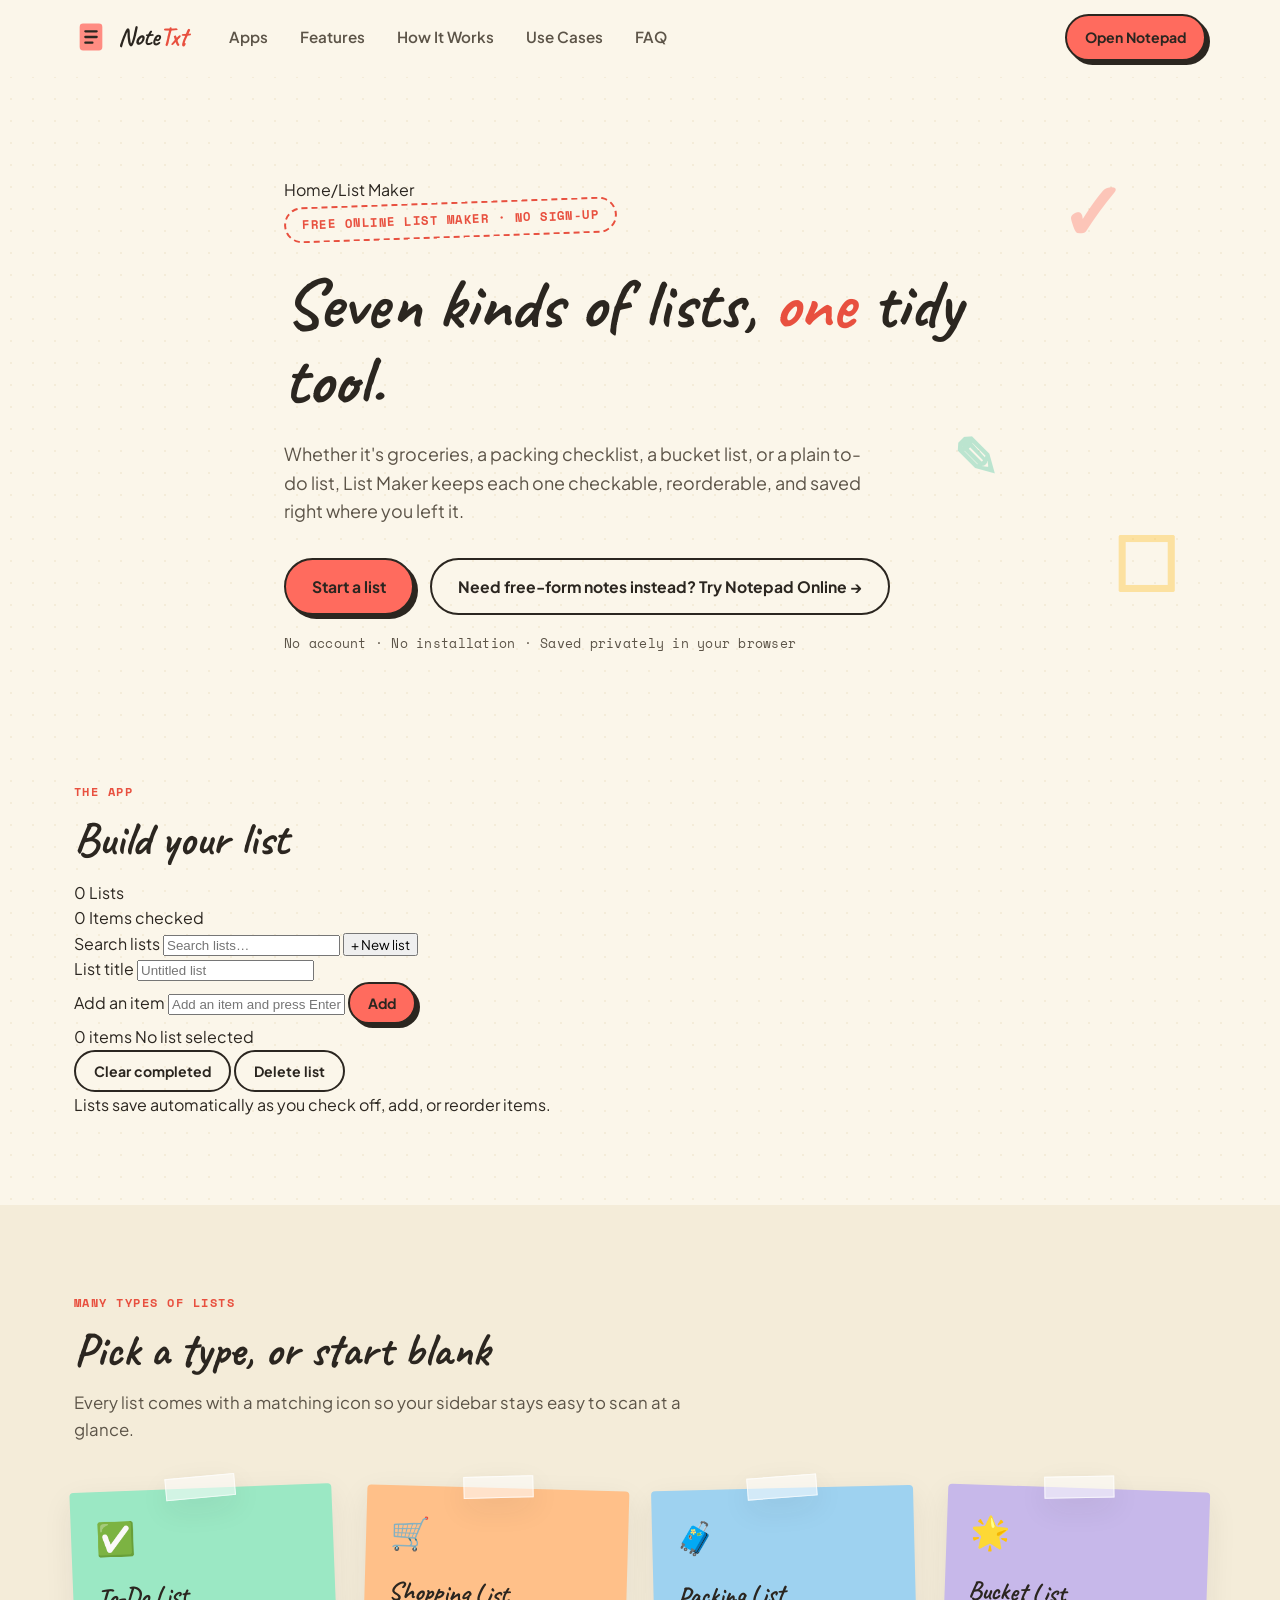
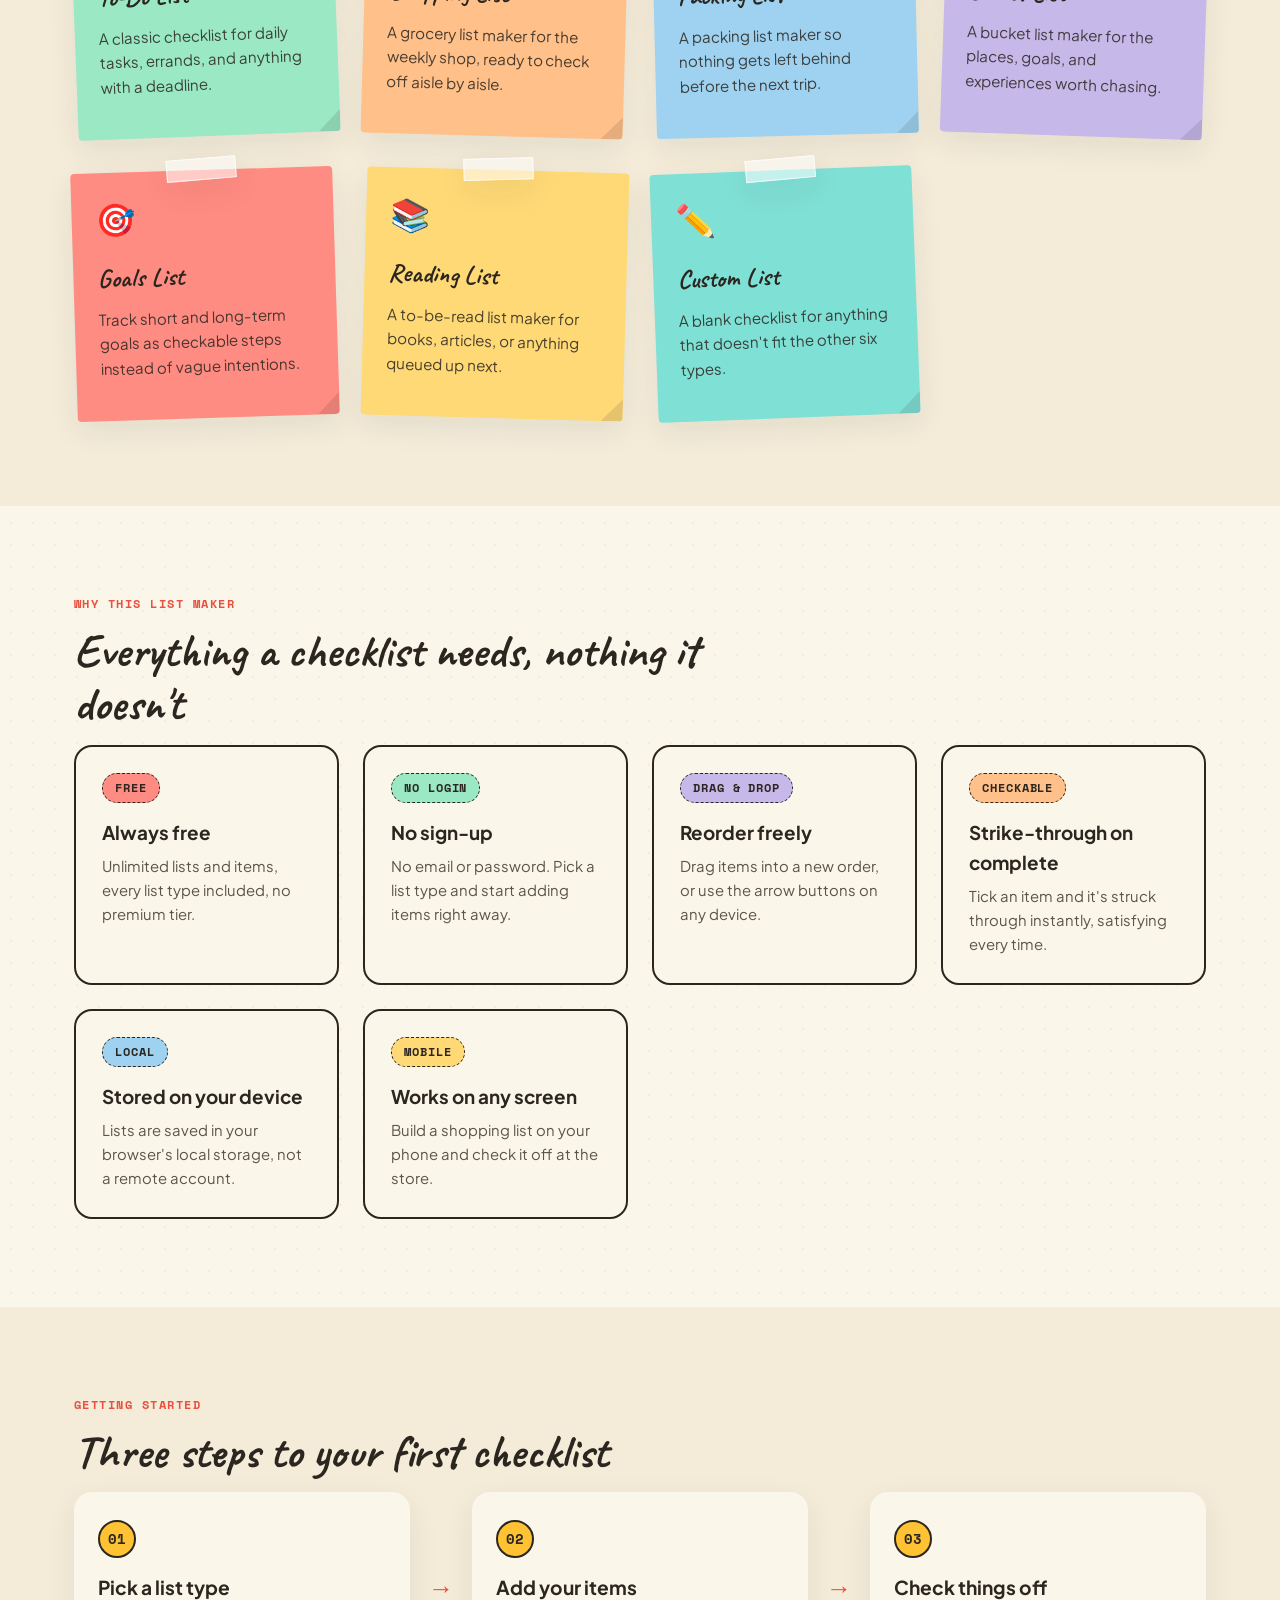
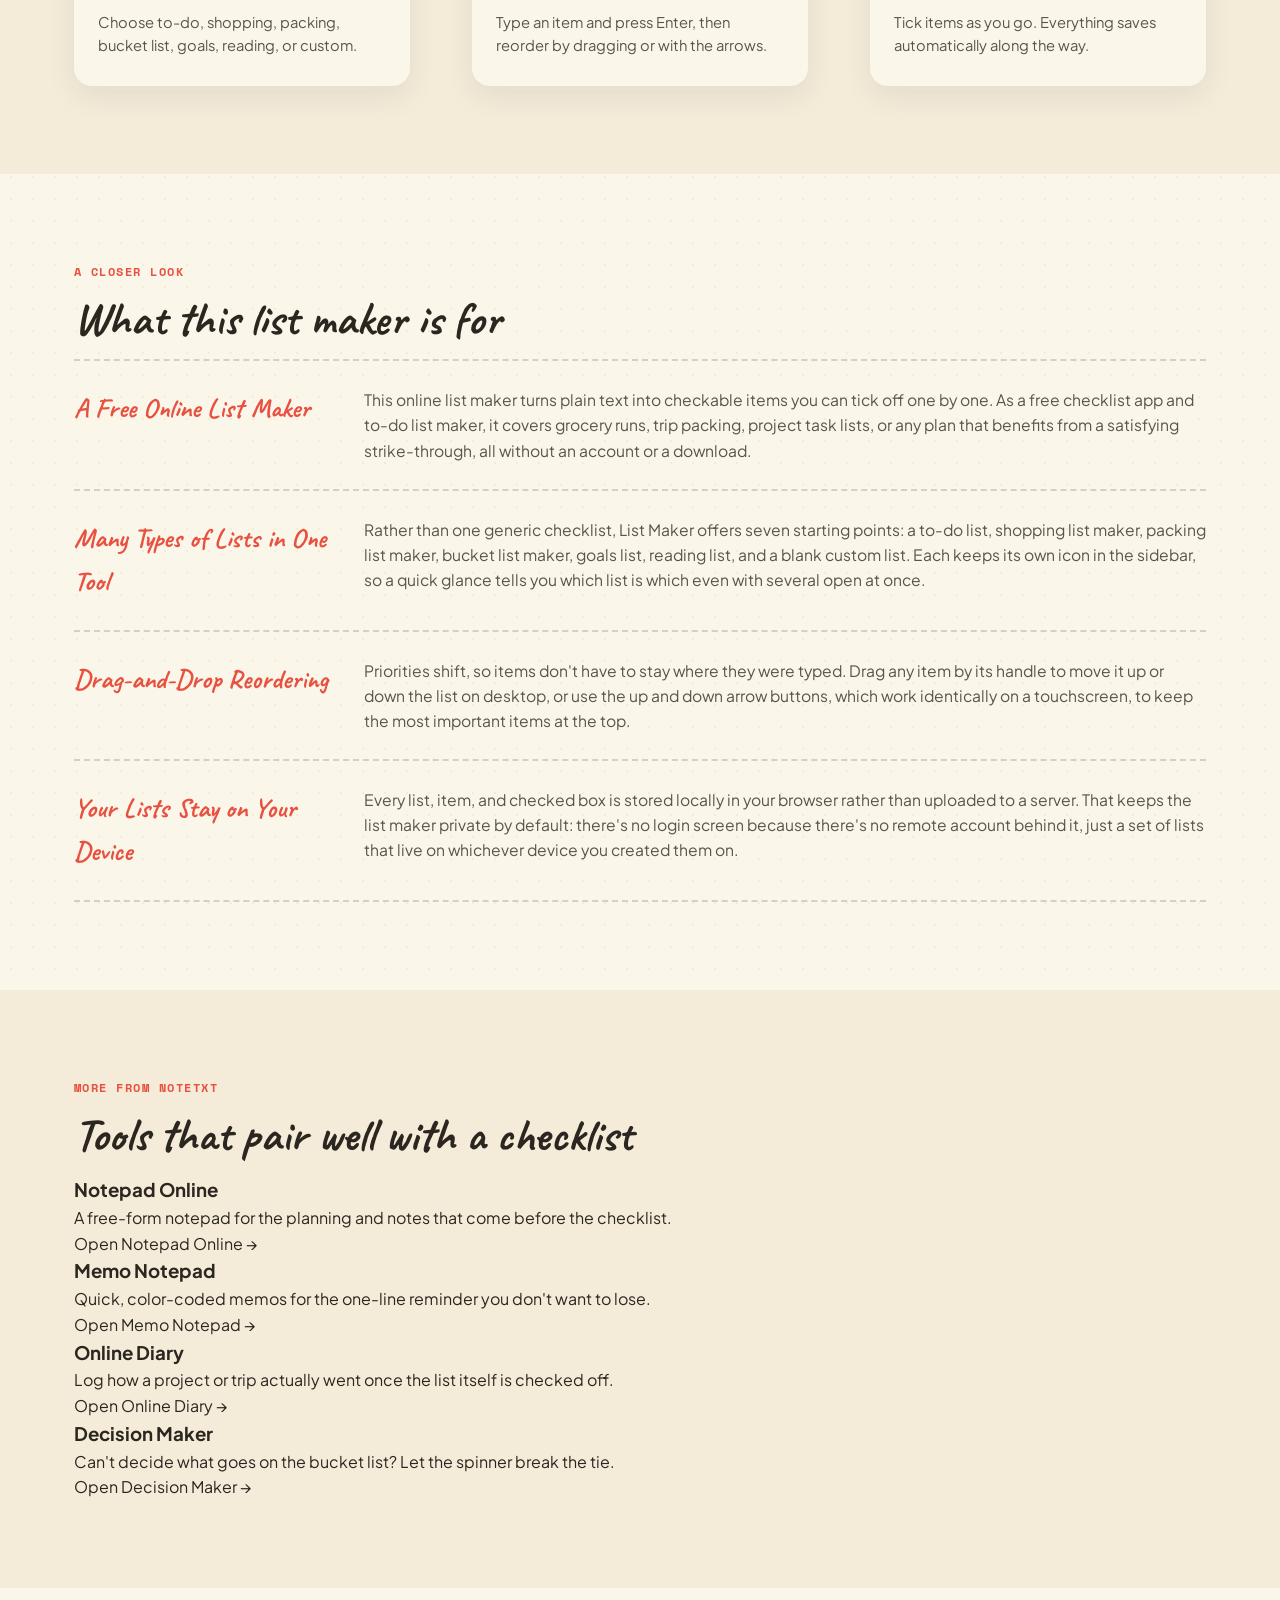
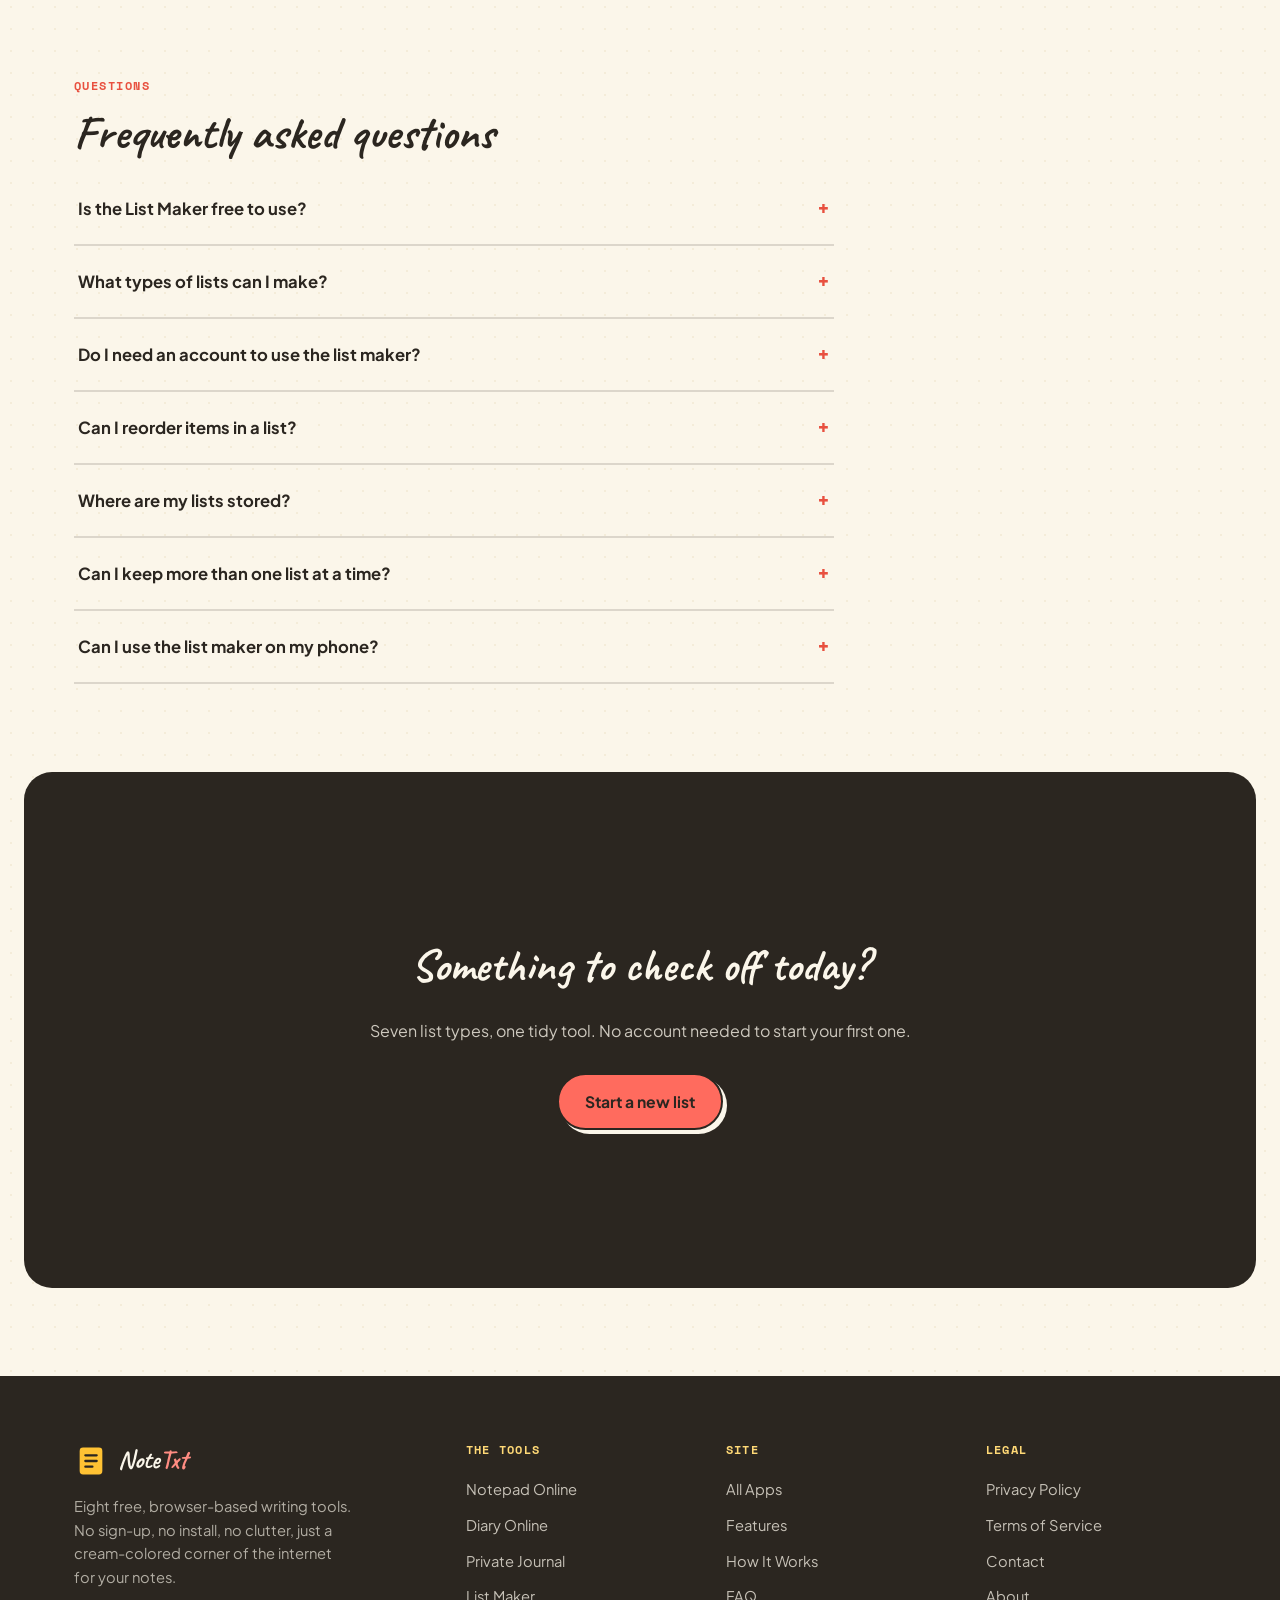
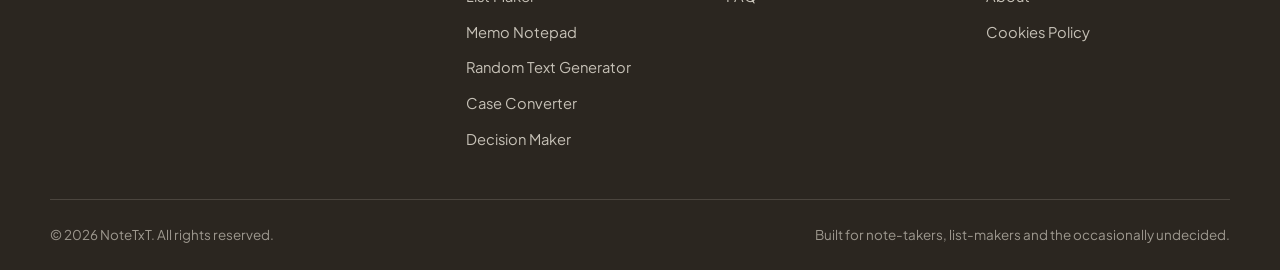
==== list-maker.html @ 70bcc3ab "Create list-maker.html" ====
<!DOCTYPE html>
<html lang="en">
<head>
<meta charset="UTF-8">
<meta name="viewport" content="width=device-width, initial-scale=1.0, viewport-fit=cover">
<title>List Maker – Free Online To-Do, Shopping & Packing List App | NoteTxt</title>
<meta name="description" content="A free online list maker with seven list types: to-do, shopping, packing, bucket list, goals, reading and custom. Drag-and-drop reordering, checkable items, no sign-up.">
<meta name="keywords" content="list maker, online list maker, to-do list maker, checklist app, shopping list maker, packing list maker, bucket list maker, free checklist app">
<meta name="author" content="NoteTxt">
<meta name="robots" content="index, follow, max-image-preview:large">
<link rel="canonical" href="https://notetxt.github.io/list-maker">
<meta name="theme-color" content="#FBF6EA">

<!-- Open Graph -->
<meta property="og:type" content="website">
<meta property="og:url" content="https://notetxt.github.io/list-maker">
<meta property="og:title" content="List Maker – Free Online To-Do, Shopping & Packing List App">
<meta property="og:description" content="A free online list maker with seven list types: to-do, shopping, packing, bucket list, goals, reading and custom. Drag-and-drop reordering, no sign-up.">
<meta property="og:image" content="https://notetxt.github.io/og-image.png">
<meta property="og:site_name" content="NoteTxt">

<!-- Twitter -->
<meta name="twitter:card" content="summary_large_image">
<meta name="twitter:title" content="List Maker – Free Online To-Do, Shopping & Packing List App">
<meta name="twitter:description" content="Seven list types, drag-and-drop reordering, checkable items. Free, no sign-up, saves privately in your browser.">
<meta name="twitter:image" content="https://notetxt.github.io/og-image.png">

<!-- Favicon -->
<link rel="icon" href="data:image/svg+xml,%3Csvg xmlns='http://www.w3.org/2000/svg' viewBox='0 0 100 100'%3E%3Crect width='100' height='100' rx='20' fill='%23FF8C82'/%3E%3Crect x='25' y='18' width='50' height='64' rx='4' fill='%23FBF6EA'/%3E%3Cline x1='34' y1='34' x2='66' y2='34' stroke='%232B2620' stroke-width='4' stroke-linecap='round'/%3E%3Cline x1='34' y1='46' x2='66' y2='46' stroke='%232B2620' stroke-width='4' stroke-linecap='round'/%3E%3Cline x1='34' y1='58' x2='54' y2='58' stroke='%232B2620' stroke-width='4' stroke-linecap='round'/%3E%3C/svg%3E">

<!-- Fonts -->
<link rel="preconnect" href="https://fonts.googleapis.com">
<link rel="preconnect" href="https://fonts.gstatic.com" crossorigin>
<link href="https://fonts.googleapis.com/css2?family=Caveat:wght@600;700&family=Plus+Jakarta+Sans:wght@400;500;600;700;800&family=Space+Mono:wght@400;700&display=swap" rel="stylesheet">

<link rel="stylesheet" href="css/style.css">
<link rel="stylesheet" href="css/app-shared.css">
<link rel="stylesheet" href="css/list-maker.css">

<!-- Google tag (gtag.js) -->
<script async src="https://www.googletagmanager.com/gtag/js?id=G-DH0NXE4ME3"></script>
<script>
  window.dataLayer = window.dataLayer || [];
  function gtag(){dataLayer.push(arguments);}
  gtag('js', new Date());
  gtag('config', 'G-DH0NXE4ME3');
</script>

<!-- Google AdSense -->
<script async src="https://pagead2.googlesyndication.com/pagead/js/adsbygoogle.js?client=ca-pub-9759808041159779" crossorigin="anonymous"></script>

<!-- Schema: BreadcrumbList -->
<script type="application/ld+json">
{
  "@context": "https://schema.org",
  "@type": "BreadcrumbList",
  "itemListElement": [
    { "@type": "ListItem", "position": 1, "name": "Home", "item": "https://notetxt.github.io/" },
    { "@type": "ListItem", "position": 2, "name": "List Maker", "item": "https://notetxt.github.io/list-maker" }
  ]
}
</script>

<!-- Schema: WebApplication -->
<script type="application/ld+json">
{
  "@context": "https://schema.org",
  "@type": "WebApplication",
  "name": "List Maker",
  "url": "https://notetxt.github.io/list-maker",
  "description": "A free online list maker supporting to-do, shopping, packing, bucket list, goals, reading and custom list types, with checkable items, drag-and-drop reordering, and local auto-save. No account required.",
  "applicationCategory": "ProductivityApplication",
  "operatingSystem": "Any",
  "browserRequirements": "Requires a modern web browser with JavaScript enabled",
  "isAccessibleForFree": true,
  "offers": { "@type": "Offer", "price": "0", "priceCurrency": "USD" },
  "featureList": [
    "Seven list types: to-do, shopping, packing, bucket list, goals, reading, custom",
    "Checkable items with strike-through on complete",
    "Drag-and-drop and button-based item reordering",
    "Multiple saved lists with search",
    "Auto-save to local browser storage",
    "No sign-up or account required",
    "Mobile-friendly responsive design"
  ]
}
</script>

<!-- Schema: FAQPage -->
<script type="application/ld+json">
{
  "@context": "https://schema.org",
  "@type": "FAQPage",
  "mainEntity": [
    {
      "@type": "Question", "name": "Is the List Maker free to use?",
      "acceptedAnswer": { "@type": "Answer", "text": "Yes. List Maker is completely free, with unlimited lists and items and no premium tier." }
    },
    {
      "@type": "Question", "name": "What types of lists can I make?",
      "acceptedAnswer": { "@type": "Answer", "text": "You can create to-do lists, shopping lists, packing lists, bucket lists, goals lists, reading lists, or a blank custom list for anything else." }
    },
    {
      "@type": "Question", "name": "Do I need an account to use the list maker?",
      "acceptedAnswer": { "@type": "Answer", "text": "No. There's no sign-up or login; open the page and start creating lists right away." }
    },
    {
      "@type": "Question", "name": "Can I reorder items in a list?",
      "acceptedAnswer": { "@type": "Answer", "text": "Yes. Drag an item by its handle to reorder it on desktop, or use the up and down arrow buttons on any device." }
    },
    {
      "@type": "Question", "name": "Where are my lists stored?",
      "acceptedAnswer": { "@type": "Answer", "text": "Lists are saved locally in your browser's storage on the device you're using, not on a remote server." }
    },
    {
      "@type": "Question", "name": "Can I keep more than one list at a time?",
      "acceptedAnswer": { "@type": "Answer", "text": "Yes. Every list you create is saved in the sidebar, so you can switch between a shopping list, a packing list, and a to-do list without losing any of them." }
    },
    {
      "@type": "Question", "name": "Can I use the list maker on my phone?",
      "acceptedAnswer": { "@type": "Answer", "text": "Yes. The list maker is fully responsive, and item reordering works on touch screens through the up and down arrow buttons." }
    }
  ]
}
</script>
</head>
<body>

<div id="site-header"></div>

<main id="top">

  <!-- ============ HERO ============ -->
  <section class="hero" style="padding-bottom:40px;" aria-label="Introduction">
    <div class="hero-doodles" aria-hidden="true">
      <span class="doodle doodle-1">✓</span>
      <span class="doodle doodle-2">✎</span>
      <span class="doodle doodle-4">☐</span>
    </div>
    <div class="container hero-inner">
      <p class="breadcrumb"><a href="/">Home</a><span>/</span>List Maker</p>
      <p class="eyebrow eyebrow-stamp">Free Online List Maker · No Sign-Up</p>
      <h1 class="hero-title">Seven kinds of lists, <span class="highlight">one</span> tidy tool.</h1>
      <p class="hero-sub">Whether it's groceries, a packing checklist, a bucket list, or a plain to-do list, List Maker keeps each one checkable, reorderable, and saved right where you left it.</p>
      <div class="hero-cta">
        <a href="#list-app" class="btn btn-primary">Start a list</a>
        <a href="notepad-online" class="btn btn-ghost">Need free-form notes instead? Try Notepad Online →</a>
      </div>
      <p class="hero-meta">No account · No installation · Saved privately in your browser</p>
    </div>
  </section>

  <!-- ============ MAIN APP ============ -->
  <section class="section app-section" id="list-app" aria-label="List Maker application">
    <div class="container">
      <div class="app-shell">
        <div class="app-header">
          <div>
            <p class="eyebrow">The App</p>
            <h2 class="section-title">Build your list</h2>
          </div>
          <div class="app-stats">
            <div class="stat">
              <span class="stat-num" id="statLists">0</span>
              <span class="stat-label">Lists</span>
            </div>
            <div class="stat">
              <span class="stat-num" id="statDone">0</span>
              <span class="stat-label">Items checked</span>
            </div>
          </div>
        </div>

        <div class="app-grid">
          <!-- Lists sidebar -->
          <div class="app-panel lists-sidebar-panel lists-sidebar">
            <label for="listsSearch" class="visually-hidden">Search lists</label>
            <input type="search" id="listsSearch" class="lists-search" placeholder="Search lists…">
            <button type="button" id="newListBtn" class="new-list-btn">+ New list</button>
            <div class="type-picker is-hidden" id="typePicker" aria-label="Choose a list type"></div>
            <div class="lists-list" id="listsList"></div>
          </div>

          <!-- Editor panel -->
          <div class="app-panel editor-panel">
            <div class="editor-top">
              <label for="listTitleInput" class="visually-hidden">List title</label>
              <input type="text" id="listTitleInput" class="list-title-input" placeholder="Untitled list" maxlength="120">
              <span class="type-badge" id="typeBadge"></span>
            </div>

            <div class="progress-wrap">
              <div class="progress-track">
                <div class="progress-fill" id="progressFill"></div>
              </div>
            </div>

            <div class="add-item-row">
              <label for="addItemInput" class="visually-hidden">Add an item</label>
              <input type="text" id="addItemInput" class="add-item-input" placeholder="Add an item and press Enter…">
              <button type="button" id="addItemBtn" class="btn btn-primary btn-sm">Add</button>
            </div>

            <div class="item-list" id="itemList"></div>

            <div class="editor-bottom">
              <span class="word-count" id="wordCount">0 items</span>
              <span class="save-status" id="saveStatus">No list selected</span>
              <div class="editor-actions">
                <button type="button" id="clearDoneBtn" class="btn btn-ghost btn-sm">Clear completed</button>
                <button type="button" id="deleteListBtn" class="btn btn-ghost btn-sm">Delete list</button>
              </div>
            </div>
            <p class="app-empty-note">Lists save automatically as you check off, add, or reorder items.</p>
          </div>
        </div>
      </div>
    </div>
  </section>

  <!-- ============ LIST TYPES ============ -->
  <section class="section apps" id="list-types" aria-label="Available list types">
    <div class="container">
      <p class="eyebrow">Many Types of Lists</p>
      <h2 class="section-title">Pick a type, or start blank</h2>
      <p class="section-sub">Every list comes with a matching icon so your sidebar stays easy to scan at a glance.</p>

      <div class="board">
        <article class="sticky sticky-mint rot-1">
          <span class="tape" aria-hidden="true"></span>
          <div class="sticky-icon" aria-hidden="true" style="font-size:2rem;line-height:1;">✅</div>
          <h3>To-Do List</h3>
          <p>A classic checklist for daily tasks, errands, and anything with a deadline.</p>
        </article>
        <article class="sticky sticky-peach rot-2">
          <span class="tape" aria-hidden="true"></span>
          <div class="sticky-icon" aria-hidden="true" style="font-size:2rem;line-height:1;">🛒</div>
          <h3>Shopping List</h3>
          <p>A grocery list maker for the weekly shop, ready to check off aisle by aisle.</p>
        </article>
        <article class="sticky sticky-sky rot-3">
          <span class="tape" aria-hidden="true"></span>
          <div class="sticky-icon" aria-hidden="true" style="font-size:2rem;line-height:1;">🧳</div>
          <h3>Packing List</h3>
          <p>A packing list maker so nothing gets left behind before the next trip.</p>
        </article>
        <article class="sticky sticky-lavender rot-4">
          <span class="tape" aria-hidden="true"></span>
          <div class="sticky-icon" aria-hidden="true" style="font-size:2rem;line-height:1;">🌟</div>
          <h3>Bucket List</h3>
          <p>A bucket list maker for the places, goals, and experiences worth chasing.</p>
        </article>
        <article class="sticky sticky-coral rot-5">
          <span class="tape" aria-hidden="true"></span>
          <div class="sticky-icon" aria-hidden="true" style="font-size:2rem;line-height:1;">🎯</div>
          <h3>Goals List</h3>
          <p>Track short and long-term goals as checkable steps instead of vague intentions.</p>
        </article>
        <article class="sticky sticky-yellow rot-2">
          <span class="tape" aria-hidden="true"></span>
          <div class="sticky-icon" aria-hidden="true" style="font-size:2rem;line-height:1;">📚</div>
          <h3>Reading List</h3>
          <p>A to-be-read list maker for books, articles, or anything queued up next.</p>
        </article>
        <article class="sticky sticky-turquoise rot-1">
          <span class="tape" aria-hidden="true"></span>
          <div class="sticky-icon" aria-hidden="true" style="font-size:2rem;line-height:1;">✏️</div>
          <h3>Custom List</h3>
          <p>A blank checklist for anything that doesn't fit the other six types.</p>
        </article>
      </div>
    </div>
  </section>

  <!-- ============ FEATURES ============ -->
  <section class="section features" id="features" aria-label="List maker features">
    <div class="container">
      <p class="eyebrow">Why This List Maker</p>
      <h2 class="section-title">Everything a checklist needs, nothing it doesn't</h2>
      <div class="feature-grid">
        <div class="feature-card">
          <div class="feature-stamp stamp-coral">FREE</div>
          <h3>Always free</h3>
          <p>Unlimited lists and items, every list type included, no premium tier.</p>
        </div>
        <div class="feature-card">
          <div class="feature-stamp stamp-mint">NO LOGIN</div>
          <h3>No sign-up</h3>
          <p>No email or password. Pick a list type and start adding items right away.</p>
        </div>
        <div class="feature-card">
          <div class="feature-stamp stamp-lavender">DRAG & DROP</div>
          <h3>Reorder freely</h3>
          <p>Drag items into a new order, or use the arrow buttons on any device.</p>
        </div>
        <div class="feature-card">
          <div class="feature-stamp stamp-peach">CHECKABLE</div>
          <h3>Strike-through on complete</h3>
          <p>Tick an item and it's struck through instantly, satisfying every time.</p>
        </div>
        <div class="feature-card">
          <div class="feature-stamp stamp-sky">LOCAL</div>
          <h3>Stored on your device</h3>
          <p>Lists are saved in your browser's local storage, not a remote account.</p>
        </div>
        <div class="feature-card">
          <div class="feature-stamp stamp-yellow">MOBILE</div>
          <h3>Works on any screen</h3>
          <p>Build a shopping list on your phone and check it off at the store.</p>
        </div>
      </div>
    </div>
  </section>

  <!-- ============ HOW IT WORKS ============ -->
  <section class="section how" id="how-it-works" aria-label="How the list maker works">
    <div class="container">
      <p class="eyebrow">Getting Started</p>
      <h2 class="section-title">Three steps to your first checklist</h2>
      <div class="steps">
        <div class="step">
          <span class="step-num">01</span>
          <h3>Pick a list type</h3>
          <p>Choose to-do, shopping, packing, bucket list, goals, reading, or custom.</p>
        </div>
        <div class="step-arrow" aria-hidden="true">→</div>
        <div class="step">
          <span class="step-num">02</span>
          <h3>Add your items</h3>
          <p>Type an item and press Enter, then reorder by dragging or with the arrows.</p>
        </div>
        <div class="step-arrow" aria-hidden="true">→</div>
        <div class="step">
          <span class="step-num">03</span>
          <h3>Check things off</h3>
          <p>Tick items as you go. Everything saves automatically along the way.</p>
        </div>
      </div>
    </div>
  </section>

  <!-- ============ SEO DETAIL CONTENT ============ -->
  <section class="section detail" id="about-list-maker" aria-label="About the online list maker">
    <div class="container">
      <p class="eyebrow">A Closer Look</p>
      <h2 class="section-title">What this list maker is for</h2>

      <div class="detail-row">
        <h3>A Free Online List Maker</h3>
        <p>This online list maker turns plain text into checkable items you can tick off one by one. As a free checklist app and to-do list maker, it covers grocery runs, trip packing, project task lists, or any plan that benefits from a satisfying strike-through, all without an account or a download.</p>
      </div>
      <div class="detail-row">
        <h3>Many Types of Lists in One Tool</h3>
        <p>Rather than one generic checklist, List Maker offers seven starting points: a to-do list, shopping list maker, packing list maker, bucket list maker, goals list, reading list, and a blank custom list. Each keeps its own icon in the sidebar, so a quick glance tells you which list is which even with several open at once.</p>
      </div>
      <div class="detail-row">
        <h3>Drag-and-Drop Reordering</h3>
        <p>Priorities shift, so items don't have to stay where they were typed. Drag any item by its handle to move it up or down the list on desktop, or use the up and down arrow buttons, which work identically on a touchscreen, to keep the most important items at the top.</p>
      </div>
      <div class="detail-row">
        <h3>Your Lists Stay on Your Device</h3>
        <p>Every list, item, and checked box is stored locally in your browser rather than uploaded to a server. That keeps the list maker private by default: there's no login screen because there's no remote account behind it, just a set of lists that live on whichever device you created them on.</p>
      </div>
    </div>
  </section>

  <!-- ============ RELATED TOOLS ============ -->
  <section class="section use-cases" id="related-tools" aria-label="Related NoteTxt tools">
    <div class="container">
      <p class="eyebrow">More From NoteTxt</p>
      <h2 class="section-title">Tools that pair well with a checklist</h2>
      <div class="related-grid">
        <div class="related-card">
          <h3>Notepad Online</h3>
          <p>A free-form notepad for the planning and notes that come before the checklist.</p>
          <a href="notepad-online">Open Notepad Online →</a>
        </div>
        <div class="related-card">
          <h3>Memo Notepad</h3>
          <p>Quick, color-coded memos for the one-line reminder you don't want to lose.</p>
          <a href="memo-notepad">Open Memo Notepad →</a>
        </div>
        <div class="related-card">
          <h3>Online Diary</h3>
          <p>Log how a project or trip actually went once the list itself is checked off.</p>
          <a href="online-diary">Open Online Diary →</a>
        </div>
        <div class="related-card">
          <h3>Decision Maker</h3>
          <p>Can't decide what goes on the bucket list? Let the spinner break the tie.</p>
          <a href="decision-maker">Open Decision Maker →</a>
        </div>
      </div>
    </div>
  </section>

  <!-- ============ FAQ ============ -->
  <section class="section faq" id="faq" aria-label="Frequently asked questions about the list maker">
    <div class="container">
      <p class="eyebrow">Questions</p>
      <h2 class="section-title">Frequently asked questions</h2>
      <div class="faq-list">

        <div class="faq-item">
          <button class="faq-q" aria-expanded="false">
            Is the List Maker free to use?
            <span class="faq-toggle" aria-hidden="true">+</span>
          </button>
          <div class="faq-a"><p>Yes. List Maker is completely free, with unlimited lists and items and no premium tier.</p></div>
        </div>

        <div class="faq-item">
          <button class="faq-q" aria-expanded="false">
            What types of lists can I make?
            <span class="faq-toggle" aria-hidden="true">+</span>
          </button>
          <div class="faq-a"><p>You can create to-do lists, shopping lists, packing lists, bucket lists, goals lists, reading lists, or a blank custom list for anything else.</p></div>
        </div>

        <div class="faq-item">
          <button class="faq-q" aria-expanded="false">
            Do I need an account to use the list maker?
            <span class="faq-toggle" aria-hidden="true">+</span>
          </button>
          <div class="faq-a"><p>No. There's no sign-up or login; open the page and start creating lists right away.</p></div>
        </div>

        <div class="faq-item">
          <button class="faq-q" aria-expanded="false">
            Can I reorder items in a list?
            <span class="faq-toggle" aria-hidden="true">+</span>
          </button>
          <div class="faq-a"><p>Yes. Drag an item by its handle to reorder it on desktop, or use the up and down arrow buttons on any device.</p></div>
        </div>

        <div class="faq-item">
          <button class="faq-q" aria-expanded="false">
            Where are my lists stored?
            <span class="faq-toggle" aria-hidden="true">+</span>
          </button>
          <div class="faq-a"><p>Lists are saved locally in your browser's storage on the device you're using, not on a remote server.</p></div>
        </div>

        <div class="faq-item">
          <button class="faq-q" aria-expanded="false">
            Can I keep more than one list at a time?
            <span class="faq-toggle" aria-hidden="true">+</span>
          </button>
          <div class="faq-a"><p>Yes. Every list you create is saved in the sidebar, so you can switch between a shopping list, a packing list, and a to-do list without losing any of them.</p></div>
        </div>

        <div class="faq-item">
          <button class="faq-q" aria-expanded="false">
            Can I use the list maker on my phone?
            <span class="faq-toggle" aria-hidden="true">+</span>
          </button>
          <div class="faq-a"><p>Yes. The list maker is fully responsive, and item reordering works on touch screens through the up and down arrow buttons.</p></div>
        </div>

      </div>
    </div>
  </section>

  <!-- ============ FINAL CTA ============ -->
  <section class="section cta" aria-label="Start a list">
    <div class="container cta-inner">
      <h2>Something to check off today?</h2>
      <p>Seven list types, one tidy tool. No account needed to start your first one.</p>
      <a href="#list-app" class="btn btn-primary">Start a new list</a>
    </div>
  </section>

</main>

<div id="site-footer"></div>

<script src="js/header.js" defer></script>
<script src="js/footer.js" defer></script>
<script src="js/main.js" defer></script>
<script src="js/list-maker-app.js" defer></script>
</body>
</html>
---- css/style.css ----
/* ===================================================================
   NoteTxt — Stylesheet
   Design concept: a corkboard of pinned sticky notes on warm cream
   paper. Handwritten display type for personality, a clean geometric
   sans for readability, a mono "stamp" face for tiny utility labels.
   =================================================================== */

/* ---------- Design tokens ---------- */
:root {
  /* Core palette */
  --cream:        #FBF6EA;
  --cream-deep:    #F4ECD9;
  --ink:          #2B2620;
  --ink-soft:     #5C5448;
  --coral:        #FF6B5E;
  --coral-deep:   #E8503F;
  --marigold:     #FFC233;
  --mint:         #45C4A0;
  --periwinkle:   #7B8FE3;

  /* Sticky-note accent set (signature element) */
  --note-yellow:    #FFD976;
  --note-pink:      #FF9AA2;
  --note-lavender:  #C7B8EA;
  --note-mint:      #9BE8C4;
  --note-peach:     #FFC089;
  --note-sky:       #9ED2F0;
  --note-coral:     #FF8C82;
  --note-turquoise: #7FE0D6;

  /* Type */
  --font-display: 'Caveat', cursive;
  --font-body: 'Plus Jakarta Sans', -apple-system, BlinkMacSystemFont, 'Segoe UI', sans-serif;
  --font-mono: 'Space Mono', monospace;

  /* Layout */
  --max-width: 1180px;
  --radius-card: 18px;
  --radius-sm: 10px;
  --shadow-soft: 0 10px 30px rgba(43, 38, 32, 0.08);
  --shadow-lift: 0 18px 40px rgba(43, 38, 32, 0.14);
}

/* ---------- Reset ---------- */
* { box-sizing: border-box; }
html { scroll-behavior: smooth; }
body {
  margin: 0;
  background: var(--cream);
  color: var(--ink);
  font-family: var(--font-body);
  line-height: 1.6;
  -webkit-font-smoothing: antialiased;
  overflow-x: hidden;
}
img, svg { display: block; max-width: 100%; }
a { color: inherit; text-decoration: none; }
ul { margin: 0; padding: 0; list-style: none; }
h1, h2, h3, h4 { margin: 0; font-weight: 700; }
p { margin: 0; }
button { font-family: inherit; cursor: pointer; }

.container {
  max-width: var(--max-width);
  margin: 0 auto;
  padding: 0 24px;
}

/* Subtle dot-grid "paper" texture across the whole page */
body {
  background-image: radial-gradient(var(--cream-deep) 1px, transparent 1px);
  background-size: 22px 22px;
}

@media (prefers-reduced-motion: reduce) {
  * { animation-duration: 0.001ms !important; animation-iteration-count: 1 !important; transition-duration: 0.001ms !important; scroll-behavior: auto !important; }
}

/* ---------- Buttons ---------- */
.btn {
  display: inline-flex;
  align-items: center;
  gap: 8px;
  padding: 14px 26px;
  border-radius: 999px;
  font-weight: 700;
  font-size: 0.98rem;
  border: 2px solid var(--ink);
  transition: transform 0.18s ease, box-shadow 0.18s ease, background 0.18s ease;
  white-space: nowrap;
}
.btn-primary {
  background: var(--coral);
  color: var(--ink);
  box-shadow: 4px 4px 0 var(--ink);
}
.btn-primary:hover {
  transform: translate(-2px, -2px);
  box-shadow: 6px 6px 0 var(--ink);
  background: var(--coral-deep);
}
.btn-ghost {
  background: transparent;
  color: var(--ink);
  border-color: var(--ink);
}
.btn-ghost:hover {
  background: var(--ink);
  color: var(--cream);
}
.btn-sm { padding: 10px 18px; font-size: 0.88rem; }

/* ---------- Eyebrow / labels ---------- */
.eyebrow {
  font-family: var(--font-mono);
  font-size: 0.78rem;
  letter-spacing: 0.12em;
  text-transform: uppercase;
  color: var(--coral-deep);
  margin: 0 0 10px;
  font-weight: 700;
}
.eyebrow-stamp {
  display: inline-block;
  border: 2px dashed var(--coral-deep);
  border-radius: 999px;
  padding: 6px 16px;
  transform: rotate(-2deg);
}

.section-title {
  font-family: var(--font-display);
  font-size: clamp(2rem, 4vw, 2.9rem);
  line-height: 1.15;
  margin-bottom: 14px;
  max-width: 720px;
}
.section-sub {
  font-size: 1.05rem;
  color: var(--ink-soft);
  max-width: 620px;
  margin-bottom: 44px;
}
.section { padding: 88px 0; position: relative; }

/* ---------- Reveal animation ---------- */
.reveal { opacity: 0; transform: translateY(22px); transition: opacity 0.6s ease, transform 0.6s ease; }
.reveal-in { opacity: 1; transform: translateY(0); }

/* =========================================================
   HEADER
   ========================================================= */
.site-header {
  position: sticky;
  top: 0;
  z-index: 100;
  background: rgba(251, 246, 234, 0.92);
  backdrop-filter: blur(8px);
  border-bottom: 2px solid transparent;
  transition: border-color 0.25s ease, box-shadow 0.25s ease;
}
.site-header.is-scrolled {
  border-bottom-color: var(--ink);
  box-shadow: 0 4px 0 rgba(43, 38, 32, 0.04);
}
.header-inner {
  display: flex;
  align-items: center;
  gap: 24px;
  padding-top: 14px;
  padding-bottom: 14px;
}
.brand { display: flex; align-items: center; gap: 10px; flex-shrink: 0; }
.brand-mark { width: 34px; height: 34px; transition: transform 0.3s ease; }
.brand:hover .brand-mark { transform: rotate(-8deg); }
.brand-name {
  font-family: var(--font-display);
  font-size: 1.6rem;
  font-weight: 700;
}
.brand-name em { font-style: normal; color: var(--coral-deep); }

.primary-nav {
  display: flex;
  align-items: center;
  gap: 28px;
  margin-left: 16px;
  flex: 1;
}
.primary-nav a {
  font-size: 0.95rem;
  font-weight: 600;
  color: var(--ink-soft);
  position: relative;
  padding: 4px 2px;
}
.primary-nav a:hover { color: var(--ink); }
.primary-nav a::after {
  content: "";
  position: absolute;
  left: 0; bottom: -2px;
  width: 0; height: 2px;
  background: var(--coral);
  transition: width 0.2s ease;
}
.primary-nav a:hover::after { width: 100%; }

.header-cta { margin-left: auto; }

.nav-toggle {
  display: none;
  flex-direction: column;
  justify-content: center;
  gap: 5px;
  width: 38px;
  height: 38px;
  background: transparent;
  border: 2px solid var(--ink);
  border-radius: 8px;
  padding: 0;
  flex-shrink: 0;
}
.nav-toggle span {
  display: block;
  width: 18px;
  height: 2px;
  background: var(--ink);
  margin: 0 auto;
  transition: transform 0.25s ease, opacity 0.25s ease;
}
.nav-toggle.is-active span:nth-child(1) { transform: translateY(7px) rotate(45deg); }
.nav-toggle.is-active span:nth-child(2) { opacity: 0; }
.nav-toggle.is-active span:nth-child(3) { transform: translateY(-7px) rotate(-45deg); }

/* =========================================================
   HERO
   ========================================================= */
.hero {
  position: relative;
  padding: 100px 0 80px;
  overflow: hidden;
}
.hero-inner { position: relative; z-index: 2; max-width: 760px; }
.hero-title {
  font-family: var(--font-display);
  font-size: clamp(2.6rem, 6vw, 4.4rem);
  line-height: 1.08;
  margin: 18px 0 22px;
}
.hero-title .highlight {
  color: var(--coral-deep);
  position: relative;
  white-space: nowrap;
}
.hero-sub {
  font-size: 1.12rem;
  color: var(--ink-soft);
  max-width: 580px;
  margin-bottom: 32px;
}
.hero-cta { display: flex; flex-wrap: wrap; gap: 16px; margin-bottom: 18px; }
.hero-meta {
  font-family: var(--font-mono);
  font-size: 0.82rem;
  color: var(--ink-soft);
  letter-spacing: 0.02em;
}

.hero-doodles { position: absolute; inset: 0; z-index: 1; pointer-events: none; }
.doodle {
  position: absolute;
  font-family: var(--font-display);
  font-weight: 700;
  color: var(--ink);
  opacity: 0.16;
  animation: float 7s ease-in-out infinite;
}
.doodle-1 { top: 12%; right: 12%; font-size: 5rem; color: var(--coral); opacity: 0.35; animation-delay: 0s; }
.doodle-2 { top: 55%; right: 22%; font-size: 3.4rem; color: var(--mint); opacity: 0.35; animation-delay: 1.2s; }
.doodle-3 { top: 18%; right: 32%; font-size: 4rem; color: var(--periwinkle); opacity: 0.3; animation-delay: 2.1s; }
.doodle-4 { top: 70%; right: 8%; font-size: 4.6rem; color: var(--marigold); opacity: 0.4; animation-delay: 0.6s; }
.doodle-5 { top: 38%; right: 4%; font-size: 3rem; color: var(--coral-deep); opacity: 0.3; animation-delay: 1.8s; }

@keyframes float {
  0%, 100% { transform: translateY(0) rotate(0deg); }
  50% { transform: translateY(-16px) rotate(6deg); }
}

@media (max-width: 880px) {
  .hero-doodles { opacity: 0.6; }
  .doodle-3, .doodle-5 { display: none; }
}

/* =========================================================
   APPS / STICKY NOTE BOARD  (signature element)
   ========================================================= */
.apps { background: var(--cream-deep); }
.board {
  display: grid;
  grid-template-columns: repeat(auto-fit, minmax(260px, 1fr));
  gap: 34px 28px;
  margin-top: 20px;
}

.sticky {
  position: relative;
  background: var(--note-yellow);
  border-radius: 4px;
  padding: 30px 24px 24px;
  box-shadow: var(--shadow-soft);
  transition: transform 0.28s ease, box-shadow 0.28s ease;
  display: flex;
  flex-direction: column;
  min-height: 100%;
}
.sticky::before {
  /* folded-corner detail */
  content: "";
  position: absolute;
  right: 0; bottom: 0;
  width: 0; height: 0;
  border-style: solid;
  border-width: 0 0 22px 22px;
  border-color: transparent transparent rgba(43,38,32,0.12) transparent;
  border-radius: 0 0 4px 0;
}
.sticky:hover {
  transform: translateY(-6px) rotate(0deg) !important;
  box-shadow: var(--shadow-lift);
  z-index: 5;
}

.rot-1 { transform: rotate(-2.2deg); }
.rot-2 { transform: rotate(1.6deg); }
.rot-3 { transform: rotate(-1.4deg); }
.rot-4 { transform: rotate(2deg); }
.rot-5 { transform: rotate(-1.8deg); }

.sticky-yellow     { background: var(--note-yellow); }
.sticky-pink       { background: var(--note-pink); }
.sticky-lavender   { background: var(--note-lavender); }
.sticky-mint       { background: var(--note-mint); }
.sticky-peach      { background: var(--note-peach); }
.sticky-sky        { background: var(--note-sky); }
.sticky-coral      { background: var(--note-coral); }
.sticky-turquoise  { background: var(--note-turquoise); }

.tape {
  position: absolute;
  top: -12px;
  left: 50%;
  transform: translateX(-50%) rotate(-3deg);
  width: 70px;
  height: 22px;
  background: rgba(255,255,255,0.55);
  border: 1px solid rgba(255,255,255,0.7);
  box-shadow: var(--shadow-soft);
}

.sticky-icon {
  width: 42px;
  height: 42px;
  color: var(--ink);
  margin-bottom: 14px;
}
.sticky h3 {
  font-family: var(--font-display);
  font-size: 1.6rem;
  margin-bottom: 8px;
}
.sticky > p {
  font-size: 0.95rem;
  color: var(--ink);
  opacity: 0.85;
  margin-bottom: 16px;
}
.sticky-features {
  margin-bottom: 20px;
  display: flex;
  flex-direction: column;
  gap: 7px;
}
.sticky-features li {
  font-size: 0.86rem;
  padding-left: 20px;
  position: relative;
  color: var(--ink);
}
.sticky-features li::before {
  content: "✓";
  position: absolute;
  left: 0;
  font-weight: 700;
}
.sticky-link {
  margin-top: auto;
  display: inline-flex;
  align-items: center;
  gap: 6px;
  font-weight: 700;
  font-size: 0.92rem;
  border-bottom: 2px solid var(--ink);
  padding-bottom: 2px;
  align-self: flex-start;
  transition: gap 0.2s ease;
}
.sticky-link:hover { gap: 11px; }

/* =========================================================
   FEATURES
   ========================================================= */
.feature-grid {
  display: grid;
  grid-template-columns: repeat(auto-fit, minmax(260px, 1fr));
  gap: 24px;
}
.feature-card {
  background: var(--cream);
  border: 2px solid var(--ink);
  border-radius: var(--radius-card);
  padding: 26px;
  transition: transform 0.25s ease, box-shadow 0.25s ease;
}
.feature-card:hover { transform: translateY(-4px); box-shadow: var(--shadow-soft); }
.feature-card h3 { font-size: 1.18rem; margin-bottom: 8px; }
.feature-card p { color: var(--ink-soft); font-size: 0.93rem; }
.feature-stamp {
  display: inline-block;
  font-family: var(--font-mono);
  font-size: 0.72rem;
  font-weight: 700;
  letter-spacing: 0.08em;
  padding: 5px 12px;
  border-radius: 999px;
  margin-bottom: 14px;
  border: 1.5px dashed var(--ink);
}
.stamp-coral     { background: var(--note-coral); }
.stamp-mint      { background: var(--note-mint); }
.stamp-lavender  { background: var(--note-lavender); }
.stamp-peach     { background: var(--note-peach); }
.stamp-sky       { background: var(--note-sky); }
.stamp-yellow    { background: var(--note-yellow); }

/* =========================================================
   HOW IT WORKS / STEPS
   ========================================================= */
.how { background: var(--cream-deep); }
.steps {
  display: flex;
  align-items: stretch;
  gap: 18px;
  flex-wrap: wrap;
}
.step {
  flex: 1 1 220px;
  background: var(--cream);
  border-radius: var(--radius-card);
  padding: 28px 24px;
  box-shadow: var(--shadow-soft);
}
.step-num {
  display: inline-block;
  font-family: var(--font-mono);
  font-weight: 700;
  font-size: 0.85rem;
  background: var(--marigold);
  border: 2px solid var(--ink);
  border-radius: 50%;
  width: 38px;
  height: 38px;
  line-height: 34px;
  text-align: center;
  margin-bottom: 14px;
}
.step h3 { font-size: 1.2rem; margin-bottom: 8px; }
.step p { color: var(--ink-soft); font-size: 0.92rem; }
.step-arrow {
  align-self: center;
  font-size: 1.6rem;
  color: var(--coral-deep);
  font-family: var(--font-display);
}
@media (max-width: 760px) {
  .step-arrow { display: none; }
}

/* =========================================================
   TOOL DETAIL SECTION
   ========================================================= */
.detail-row {
  border-top: 2px dashed rgba(43,38,32,0.18);
  padding: 26px 0;
  display: grid;
  grid-template-columns: 260px 1fr;
  gap: 30px;
}
.detail-row:last-child { border-bottom: 2px dashed rgba(43,38,32,0.18); }
.detail-row h3 {
  font-family: var(--font-display);
  font-size: 1.7rem;
  color: var(--coral-deep);
}
.detail-row p { color: var(--ink-soft); font-size: 0.98rem; }

@media (max-width: 720px) {
  .detail-row { grid-template-columns: 1fr; gap: 8px; }
}

/* =========================================================
   USE CASES
   ========================================================= */
.use-cases { background: var(--cream-deep); }
.case-grid {
  display: grid;
  grid-template-columns: repeat(auto-fit, minmax(240px, 1fr));
  gap: 22px;
}
.case-card {
  background: var(--cream);
  border-radius: var(--radius-card);
  padding: 24px;
  border-left: 6px solid var(--periwinkle);
  box-shadow: var(--shadow-soft);
  transition: border-color 0.25s ease, transform 0.25s ease;
}
.case-card:nth-child(2n) { border-left-color: var(--coral); }
.case-card:nth-child(3n) { border-left-color: var(--mint); }
.case-card:hover { transform: translateX(4px); }
.case-card h3 { font-size: 1.12rem; margin-bottom: 8px; }
.case-card p { color: var(--ink-soft); font-size: 0.92rem; }

/* =========================================================
   FAQ
   ========================================================= */
.faq-list { max-width: 760px; }
.faq-item {
  border-bottom: 2px solid rgba(43,38,32,0.15);
}
.faq-q {
  width: 100%;
  background: none;
  border: none;
  text-align: left;
  padding: 20px 4px;
  font-size: 1.04rem;
  font-weight: 700;
  color: var(--ink);
  display: flex;
  align-items: center;
  justify-content: space-between;
  gap: 16px;
}
.faq-toggle {
  font-family: var(--font-mono);
  font-size: 1.3rem;
  color: var(--coral-deep);
  transition: transform 0.25s ease;
  flex-shrink: 0;
}
.faq-item.is-open .faq-toggle { transform: rotate(45deg); }
.faq-a {
  max-height: 0;
  overflow: hidden;
  transition: max-height 0.3s ease;
}
.faq-a p {
  padding: 0 4px 20px;
  color: var(--ink-soft);
  font-size: 0.96rem;
  max-width: 660px;
}

/* =========================================================
   CTA
   ========================================================= */
.cta {
  background: var(--ink);
  color: var(--cream);
  border-radius: 28px;
  margin: 0 24px 88px;
  text-align: center;
}
.cta-inner { max-width: 640px; margin: 0 auto; padding: 70px 0; }
.cta h2 {
  font-family: var(--font-display);
  font-size: clamp(2rem, 4vw, 2.8rem);
  margin-bottom: 16px;
}
.cta p { color: rgba(251,246,234,0.78); margin-bottom: 30px; }
.cta .btn-primary { box-shadow: 4px 4px 0 var(--cream); }
.cta .btn-primary:hover { box-shadow: 6px 6px 0 var(--cream); }

/* =========================================================
   FOOTER
   ========================================================= */
.site-footer {
  background: var(--ink);
  color: var(--cream);
  padding-top: 64px;
}
.footer-inner {
  display: grid;
  grid-template-columns: 1.6fr 1fr 1fr 1fr;
  gap: 40px;
  padding-bottom: 48px;
  border-bottom: 1px solid rgba(251,246,234,0.15);
}
.footer-brand p {
  color: rgba(251,246,234,0.65);
  font-size: 0.92rem;
  margin-top: 14px;
  max-width: 280px;
}
.site-footer .brand-name { color: var(--cream); }
.site-footer .brand-name em { color: var(--note-coral); }
.footer-col h4 {
  font-family: var(--font-mono);
  font-size: 0.78rem;
  letter-spacing: 0.1em;
  text-transform: uppercase;
  color: var(--note-yellow);
  margin-bottom: 16px;
}
.footer-col ul { display: flex; flex-direction: column; gap: 10px; }
.footer-col a {
  color: rgba(251,246,234,0.75);
  font-size: 0.92rem;
  transition: color 0.2s ease;
}
.footer-col a:hover { color: var(--cream); }

.footer-bottom {
  display: flex;
  justify-content: space-between;
  align-items: center;
  flex-wrap: wrap;
  gap: 8px;
  padding: 24px 0;
  font-size: 0.84rem;
  color: rgba(251,246,234,0.55);
}

/* =========================================================
   RESPONSIVE
   ========================================================= */
@media (max-width: 920px) {
  .footer-inner { grid-template-columns: 1fr 1fr; }
}

@media (max-width: 860px) {
  .primary-nav {
    position: absolute;
    top: 100%;
    left: 0;
    right: 0;
    background: var(--cream);
    flex-direction: column;
    align-items: flex-start;
    gap: 4px;
    padding: 10px 24px 18px;
    border-bottom: 2px solid var(--ink);
    max-height: 0;
    overflow: hidden;
    transition: max-height 0.3s ease;
  }
  .primary-nav.nav-open { max-height: 360px; }
  .primary-nav a { width: 100%; padding: 10px 0; }
  .header-cta { display: none; }
  .nav-toggle { display: flex; }
  .header-inner { position: relative; }
}

@media (max-width: 600px) {
  .section { padding: 60px 0; }
  .hero { padding: 70px 0 50px; }
  .cta { margin: 0 14px 60px; border-radius: 20px; }
  .footer-inner { grid-template-columns: 1fr; }
  .sticky { padding: 26px 20px 20px; }
}
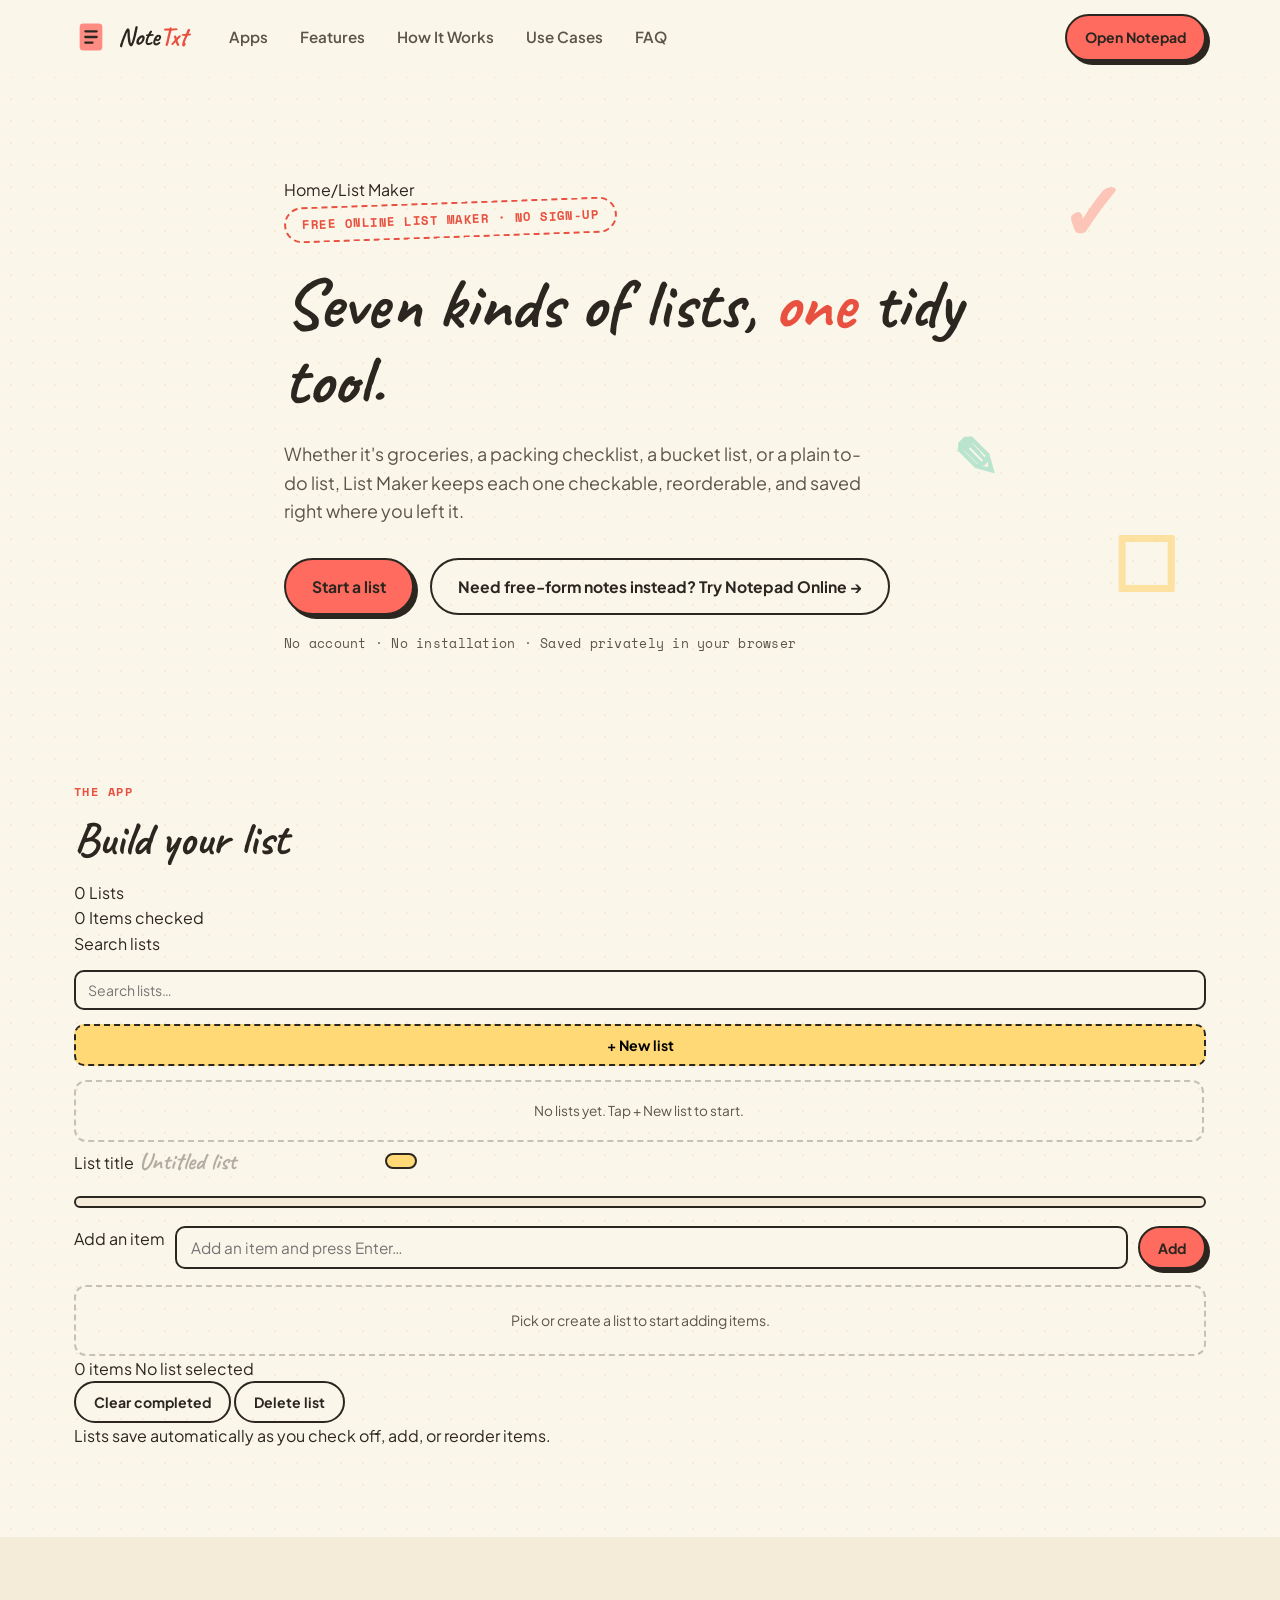
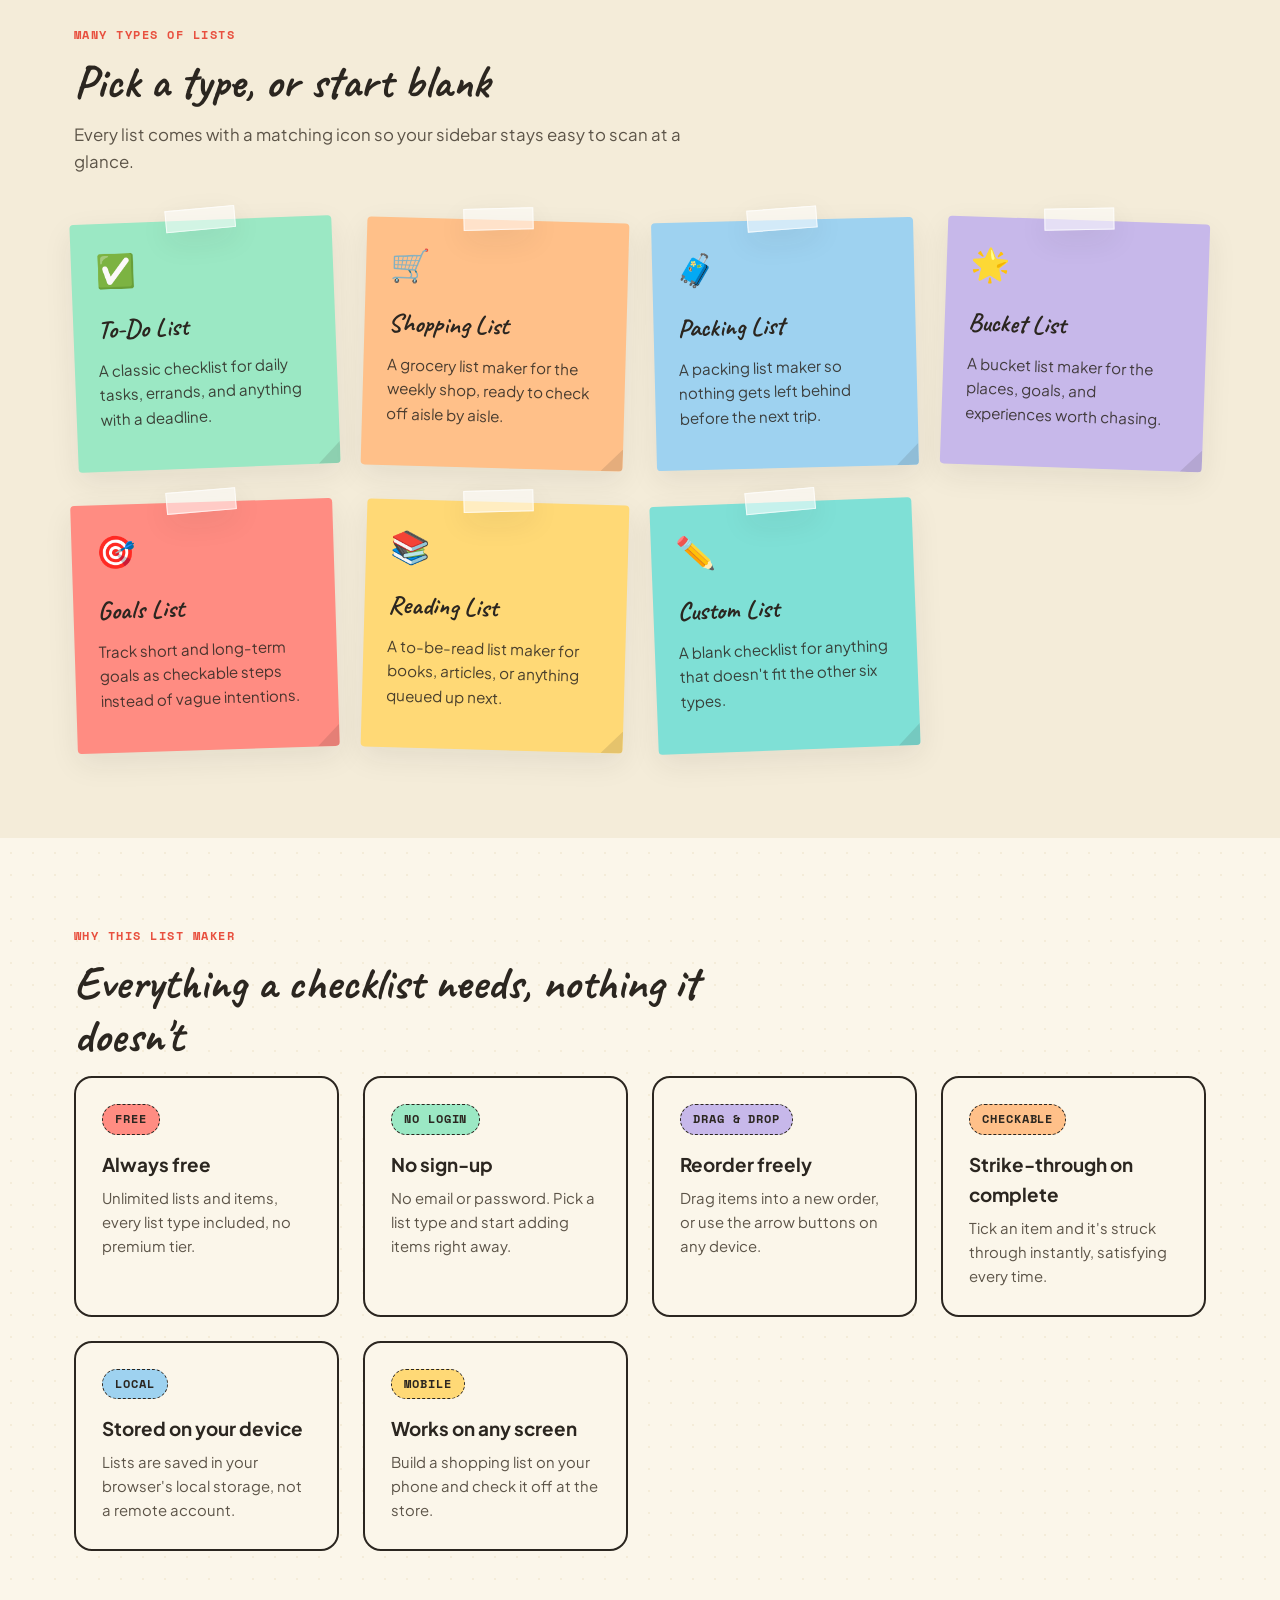
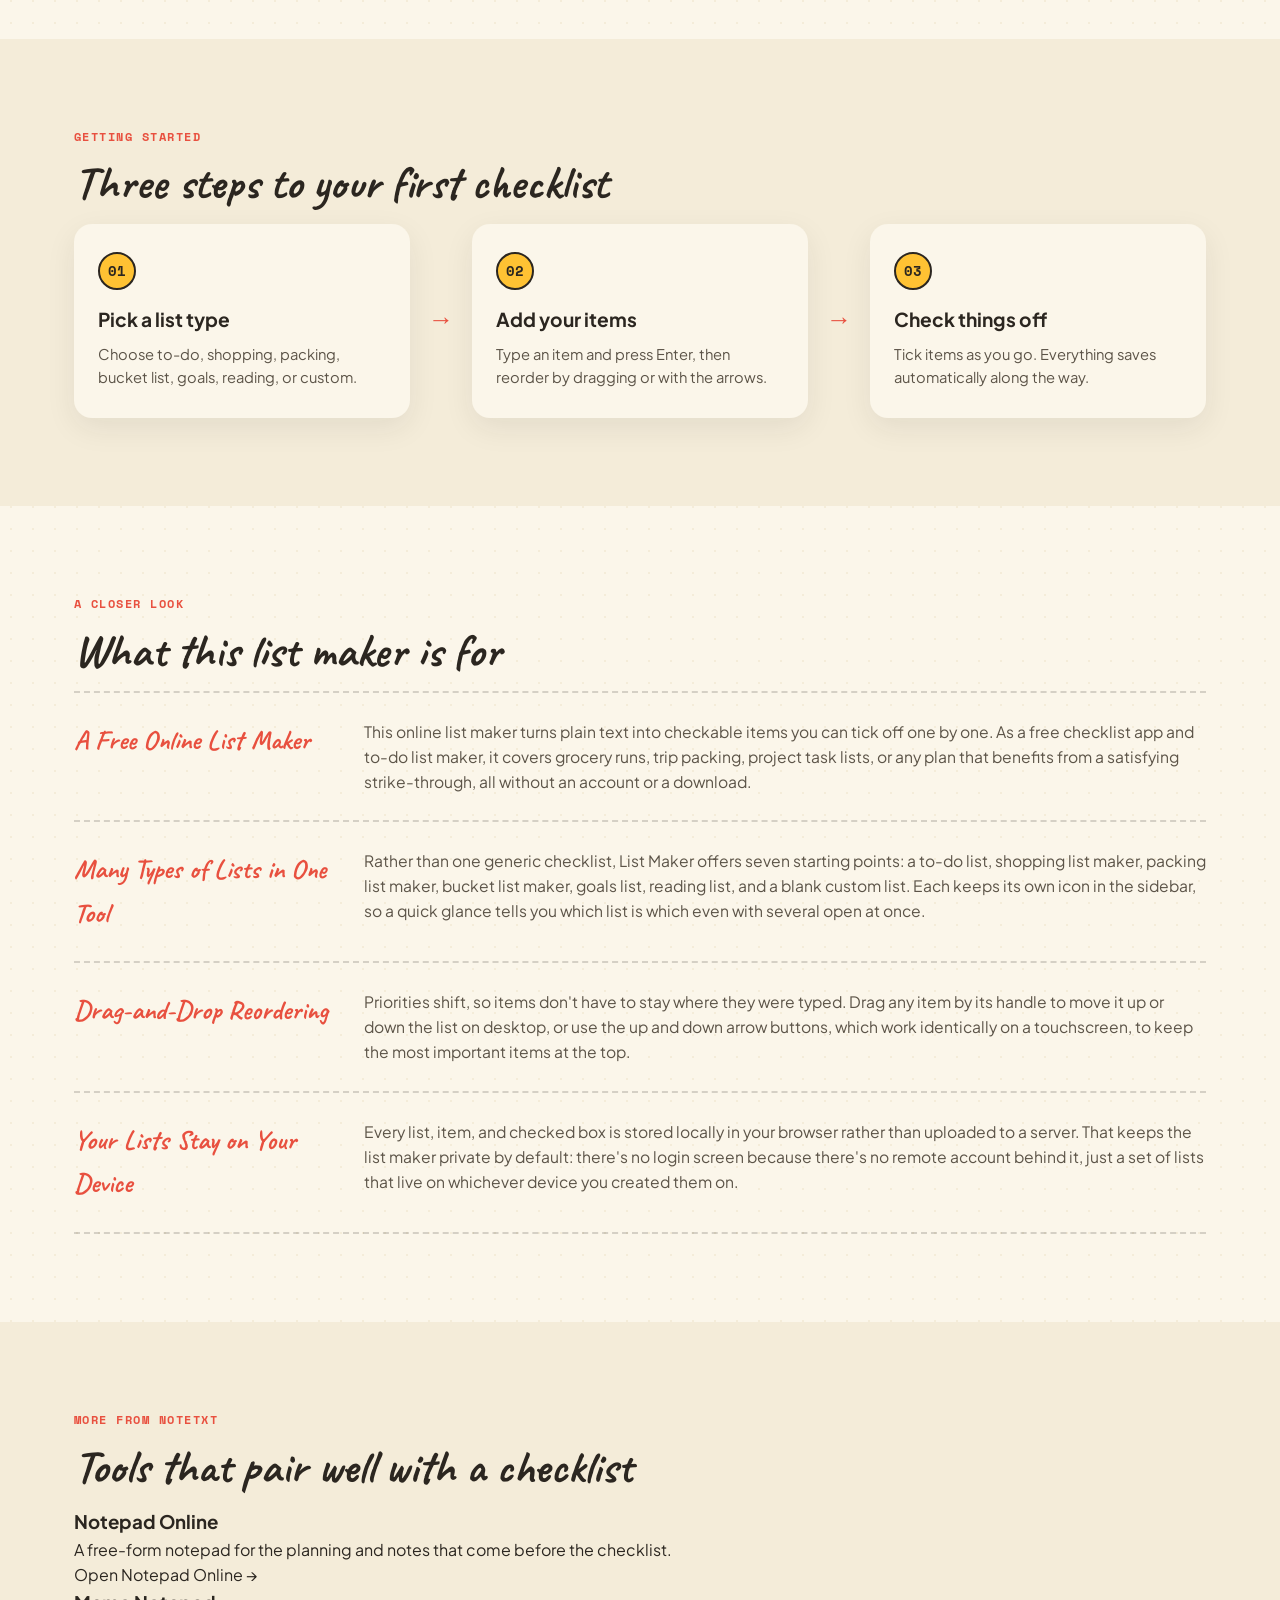
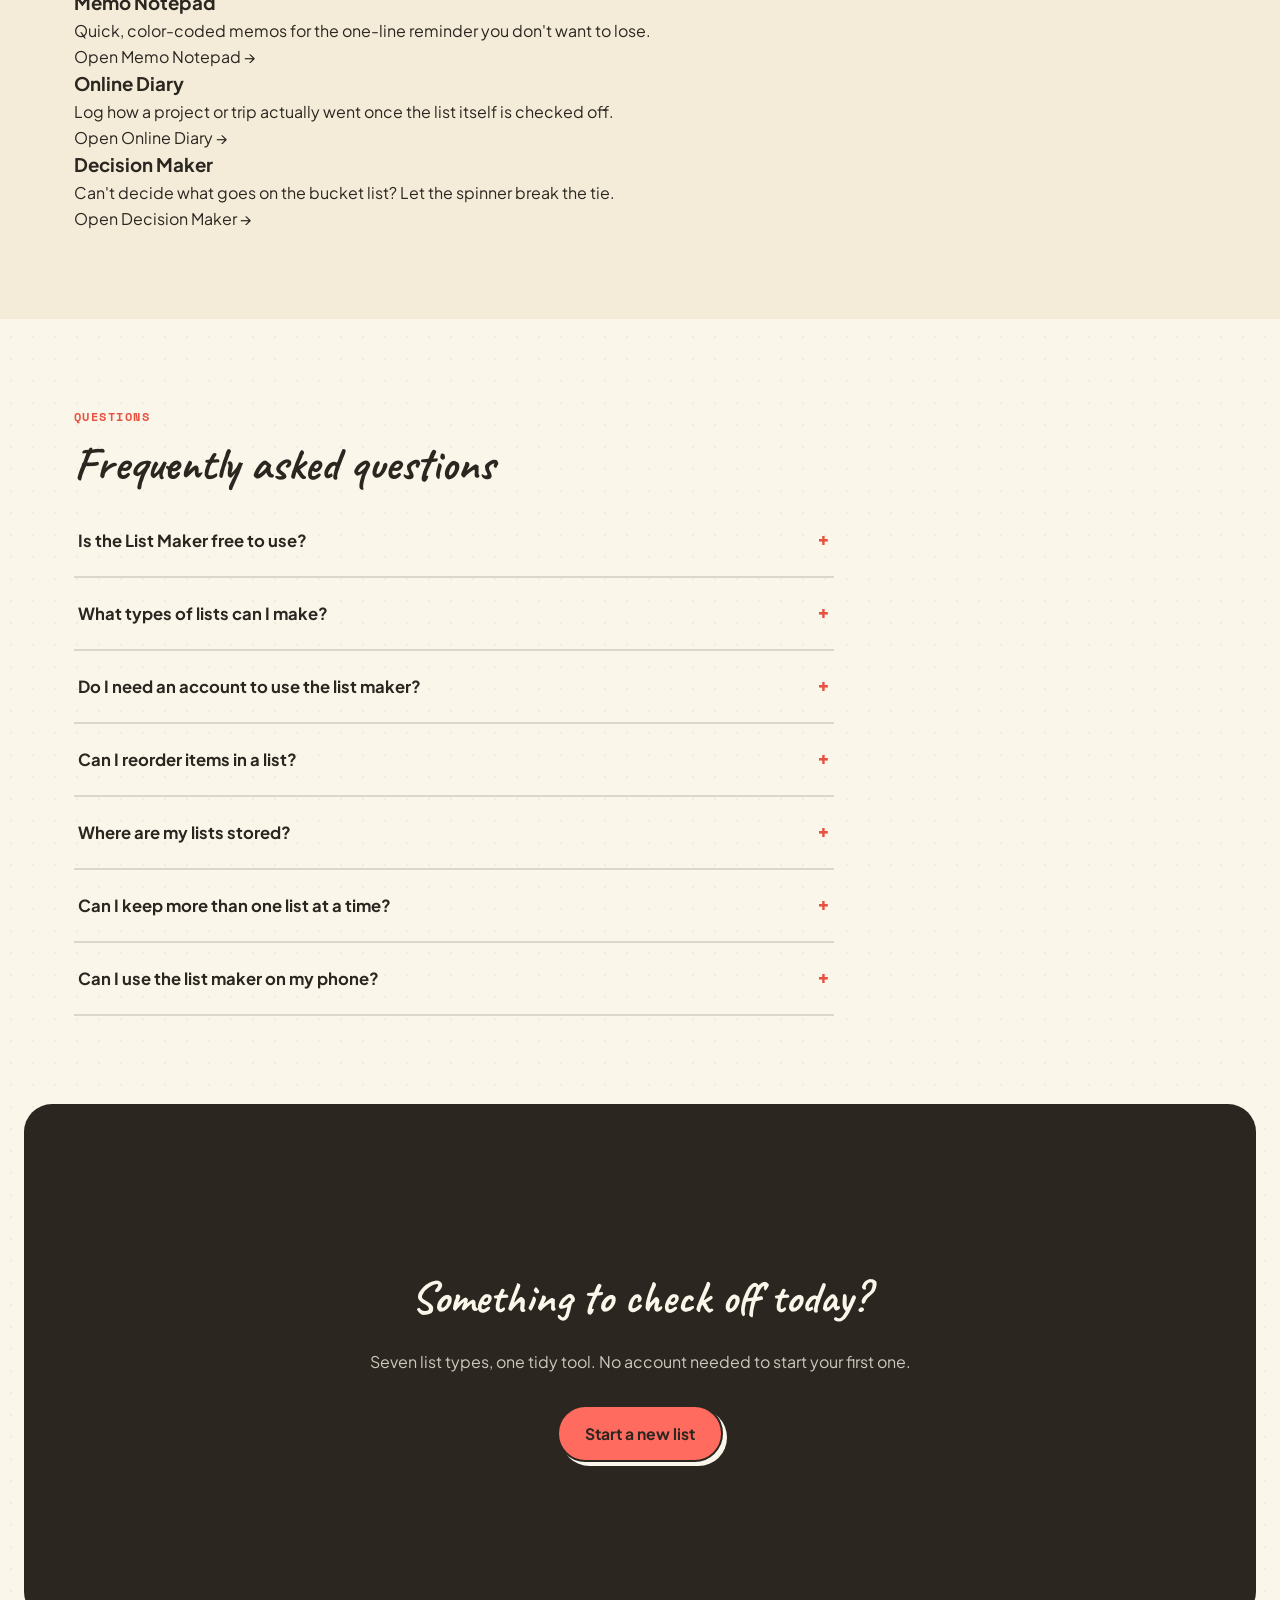
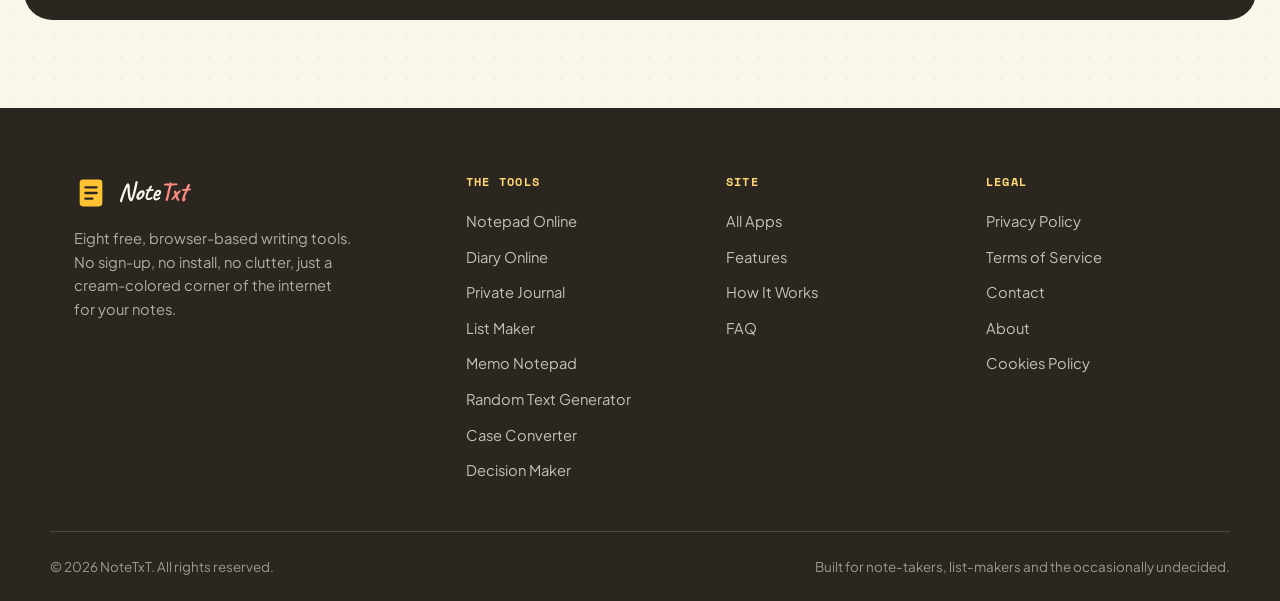
==== commit 4a8c15ba: "Update list-maker.html" ====
--- a/list-maker.html
+++ b/list-maker.html
@@ -33,21 +33,9 @@
 <link rel="preconnect" href="https://fonts.gstatic.com" crossorigin>
 <link href="https://fonts.googleapis.com/css2?family=Caveat:wght@600;700&family=Plus+Jakarta+Sans:wght@400;500;600;700;800&family=Space+Mono:wght@400;700&display=swap" rel="stylesheet">
 
-<link rel="stylesheet" href="css/style.css">
-<link rel="stylesheet" href="css/app-shared.css">
-<link rel="stylesheet" href="css/list-maker.css">
-
-<!-- Google tag (gtag.js) -->
-<script async src="https://www.googletagmanager.com/gtag/js?id=G-DH0NXE4ME3"></script>
-<script>
-  window.dataLayer = window.dataLayer || [];
-  function gtag(){dataLayer.push(arguments);}
-  gtag('js', new Date());
-  gtag('config', 'G-DH0NXE4ME3');
-</script>
-
-<!-- Google AdSense -->
-<script async src="https://pagead2.googlesyndication.com/pagead/js/adsbygoogle.js?client=ca-pub-9759808041159779" crossorigin="anonymous"></script>
+<link rel="stylesheet" href="/css/style.css">
+<link rel="stylesheet" href="/css/app-shared.css">
+<link rel="stylesheet" href="/css/list-maker.css">
 
 <!-- Schema: BreadcrumbList -->
 <script type="application/ld+json">
@@ -474,9 +462,9 @@
 
 <div id="site-footer"></div>
 
-<script src="js/header.js" defer></script>
-<script src="js/footer.js" defer></script>
-<script src="js/main.js" defer></script>
-<script src="js/list-maker-app.js" defer></script>
+<script src="/js/header.js" defer></script>
+<script src="/js/footer.js" defer></script>
+<script src="/js/main.js" defer></script>
+<script src="/js/list-maker-app.js" defer></script>
 </body>
 </html>
--- a/css/list-maker.css
+++ b/css/list-maker.css
@@ -0,0 +1,279 @@
+/* ===================================================================
+   NoteTxt — List Maker App styles (page-specific)
+   Builds on css/style.css + css/app-shared.css
+   =================================================================== */
+
+/* ---------- Sidebar: saved lists ---------- */
+.lists-sidebar { display: flex; flex-direction: column; gap: 14px; }
+
+.lists-search {
+  width: 100%;
+  border: 2px solid var(--ink);
+  border-radius: 10px;
+  padding: 9px 12px;
+  font-family: var(--font-body);
+  font-size: 0.88rem;
+  background: var(--cream);
+  color: var(--ink);
+}
+.lists-search:focus { outline: none; box-shadow: 0 0 0 3px rgba(255, 194, 51, 0.5); }
+
+.new-list-btn {
+  width: 100%;
+  border: 2px dashed var(--ink);
+  border-radius: 10px;
+  background: var(--note-yellow);
+  padding: 10px;
+  font-weight: 700;
+  font-size: 0.88rem;
+  transition: background 0.2s ease, transform 0.2s ease;
+}
+.new-list-btn:hover { background: var(--marigold); transform: translateY(-2px); }
+.new-list-btn.is-active { background: var(--coral); }
+
+/* Type picker grid (shown when creating a new list) */
+.type-picker {
+  display: grid;
+  grid-template-columns: repeat(2, 1fr);
+  gap: 8px;
+  padding: 12px;
+  border: 2px solid var(--ink);
+  border-radius: 12px;
+  background: var(--cream-deep);
+}
+.type-picker.is-hidden { display: none; }
+.type-btn {
+  display: flex;
+  flex-direction: column;
+  align-items: center;
+  gap: 4px;
+  border: 2px solid var(--ink);
+  border-radius: 10px;
+  padding: 10px 6px;
+  background: var(--cream);
+  font-size: 0.72rem;
+  font-weight: 700;
+  text-align: center;
+  transition: transform 0.18s ease, background 0.18s ease;
+}
+.type-btn:hover { transform: translateY(-2px); }
+.type-btn .type-icon { font-size: 1.4rem; }
+.type-btn[data-color="mint"]:hover      { background: var(--note-mint); }
+.type-btn[data-color="peach"]:hover     { background: var(--note-peach); }
+.type-btn[data-color="sky"]:hover       { background: var(--note-sky); }
+.type-btn[data-color="lavender"]:hover  { background: var(--note-lavender); }
+.type-btn[data-color="coral"]:hover     { background: var(--note-coral); }
+.type-btn[data-color="yellow"]:hover    { background: var(--note-yellow); }
+.type-btn[data-color="turquoise"]:hover { background: var(--note-turquoise); }
+
+.lists-list {
+  display: flex;
+  flex-direction: column;
+  gap: 8px;
+  max-height: 380px;
+  overflow-y: auto;
+  padding-right: 2px;
+}
+.lists-list::-webkit-scrollbar { width: 6px; }
+.lists-list::-webkit-scrollbar-thumb { background: rgba(43,38,32,0.25); border-radius: 6px; }
+
+.saved-list-card {
+  position: relative;
+  width: 100%;
+  text-align: left;
+  border: 2px solid var(--ink);
+  border-radius: 12px;
+  padding: 10px 32px 10px 12px;
+  background: var(--cream);
+  cursor: pointer;
+  transition: background 0.18s ease, transform 0.18s ease;
+}
+.saved-list-card:hover { transform: translateX(2px); }
+.saved-list-card.is-active { background: var(--note-sky); }
+.saved-list-title {
+  display: flex;
+  align-items: center;
+  gap: 6px;
+  font-weight: 700;
+  font-size: 0.92rem;
+  margin-bottom: 2px;
+  white-space: nowrap;
+  overflow: hidden;
+  text-overflow: ellipsis;
+}
+.saved-list-meta {
+  display: block;
+  font-size: 0.78rem;
+  color: var(--ink-soft);
+}
+.saved-list-delete {
+  position: absolute;
+  top: 8px;
+  right: 8px;
+  width: 22px;
+  height: 22px;
+  border-radius: 50%;
+  border: none;
+  background: transparent;
+  color: var(--ink-soft);
+  font-size: 0.9rem;
+  line-height: 1;
+  display: flex;
+  align-items: center;
+  justify-content: center;
+}
+.saved-list-delete:hover { background: var(--note-coral); color: var(--ink); }
+
+.lists-empty {
+  font-size: 0.85rem;
+  color: var(--ink-soft);
+  text-align: center;
+  padding: 18px 8px;
+  border: 2px dashed rgba(43,38,32,0.25);
+  border-radius: 12px;
+}
+
+/* ---------- Editor header ---------- */
+.list-title-input {
+  flex: 1;
+  min-width: 160px;
+  font-family: var(--font-display);
+  font-size: 1.5rem;
+  font-weight: 700;
+  border: none;
+  background: transparent;
+  color: var(--ink);
+  padding: 4px 2px;
+}
+.list-title-input:focus { outline: none; border-bottom: 2px solid var(--coral); }
+.list-title-input::placeholder { color: rgba(43,38,32,0.35); }
+
+.type-badge {
+  display: inline-flex;
+  align-items: center;
+  gap: 6px;
+  border: 2px solid var(--ink);
+  border-radius: 999px;
+  padding: 6px 14px;
+  font-family: var(--font-mono);
+  font-size: 0.74rem;
+  font-weight: 700;
+  background: var(--note-yellow);
+  white-space: nowrap;
+}
+
+/* ---------- Progress bar ---------- */
+.progress-wrap { margin: 16px 0 18px; }
+.progress-track {
+  width: 100%;
+  height: 12px;
+  border: 2px solid var(--ink);
+  border-radius: 999px;
+  background: var(--cream-deep);
+  overflow: hidden;
+}
+.progress-fill {
+  height: 100%;
+  background: var(--mint);
+  border-radius: 999px;
+  transition: width 0.3s ease;
+  width: 0%;
+}
+
+/* ---------- Add item row ---------- */
+.add-item-row {
+  display: flex;
+  gap: 10px;
+  margin-bottom: 16px;
+}
+.add-item-input {
+  flex: 1;
+  border: 2px solid var(--ink);
+  border-radius: 10px;
+  padding: 10px 14px;
+  font-family: var(--font-body);
+  font-size: 0.96rem;
+  background: var(--cream);
+  color: var(--ink);
+}
+.add-item-input:focus { outline: none; box-shadow: 0 0 0 3px rgba(255, 194, 51, 0.5); }
+
+/* ---------- Item list ---------- */
+.item-list {
+  display: flex;
+  flex-direction: column;
+  gap: 6px;
+  min-height: 60px;
+}
+.item-row {
+  display: flex;
+  align-items: center;
+  gap: 8px;
+  border: 2px solid var(--ink);
+  border-radius: 10px;
+  padding: 8px 10px;
+  background: var(--cream);
+  transition: background 0.18s ease, opacity 0.18s ease, transform 0.18s ease;
+}
+.item-row.is-dragging { opacity: 0.4; }
+.item-row.is-checked { background: var(--cream-deep); }
+.item-row.is-checked .item-text-input { text-decoration: line-through; color: var(--ink-soft); }
+
+.item-drag-handle {
+  cursor: grab;
+  color: var(--ink-soft);
+  font-size: 0.9rem;
+  letter-spacing: -2px;
+  user-select: none;
+  padding: 0 2px;
+}
+.item-checkbox {
+  width: 19px;
+  height: 19px;
+  accent-color: var(--coral);
+  flex-shrink: 0;
+}
+.item-text-input {
+  flex: 1;
+  border: none;
+  background: transparent;
+  font-family: var(--font-body);
+  font-size: 0.96rem;
+  color: var(--ink);
+  padding: 4px 2px;
+  min-width: 0;
+}
+.item-text-input:focus { outline: none; }
+
+.item-move, .item-delete {
+  width: 26px;
+  height: 26px;
+  border-radius: 50%;
+  border: none;
+  background: transparent;
+  color: var(--ink-soft);
+  font-size: 0.72rem;
+  display: flex;
+  align-items: center;
+  justify-content: center;
+  flex-shrink: 0;
+}
+.item-move:hover { background: var(--note-lavender); color: var(--ink); }
+.item-delete:hover { background: var(--note-coral); color: var(--ink); }
+.item-delete { font-size: 0.85rem; }
+
+.items-empty {
+  font-size: 0.88rem;
+  color: var(--ink-soft);
+  text-align: center;
+  padding: 22px 10px;
+  border: 2px dashed rgba(43,38,32,0.25);
+  border-radius: 12px;
+}
+
+@media (max-width: 880px) {
+  .lists-list { max-height: 260px; }
+}
+@media (max-width: 540px) {
+  .item-drag-handle { display: none; }
+}
